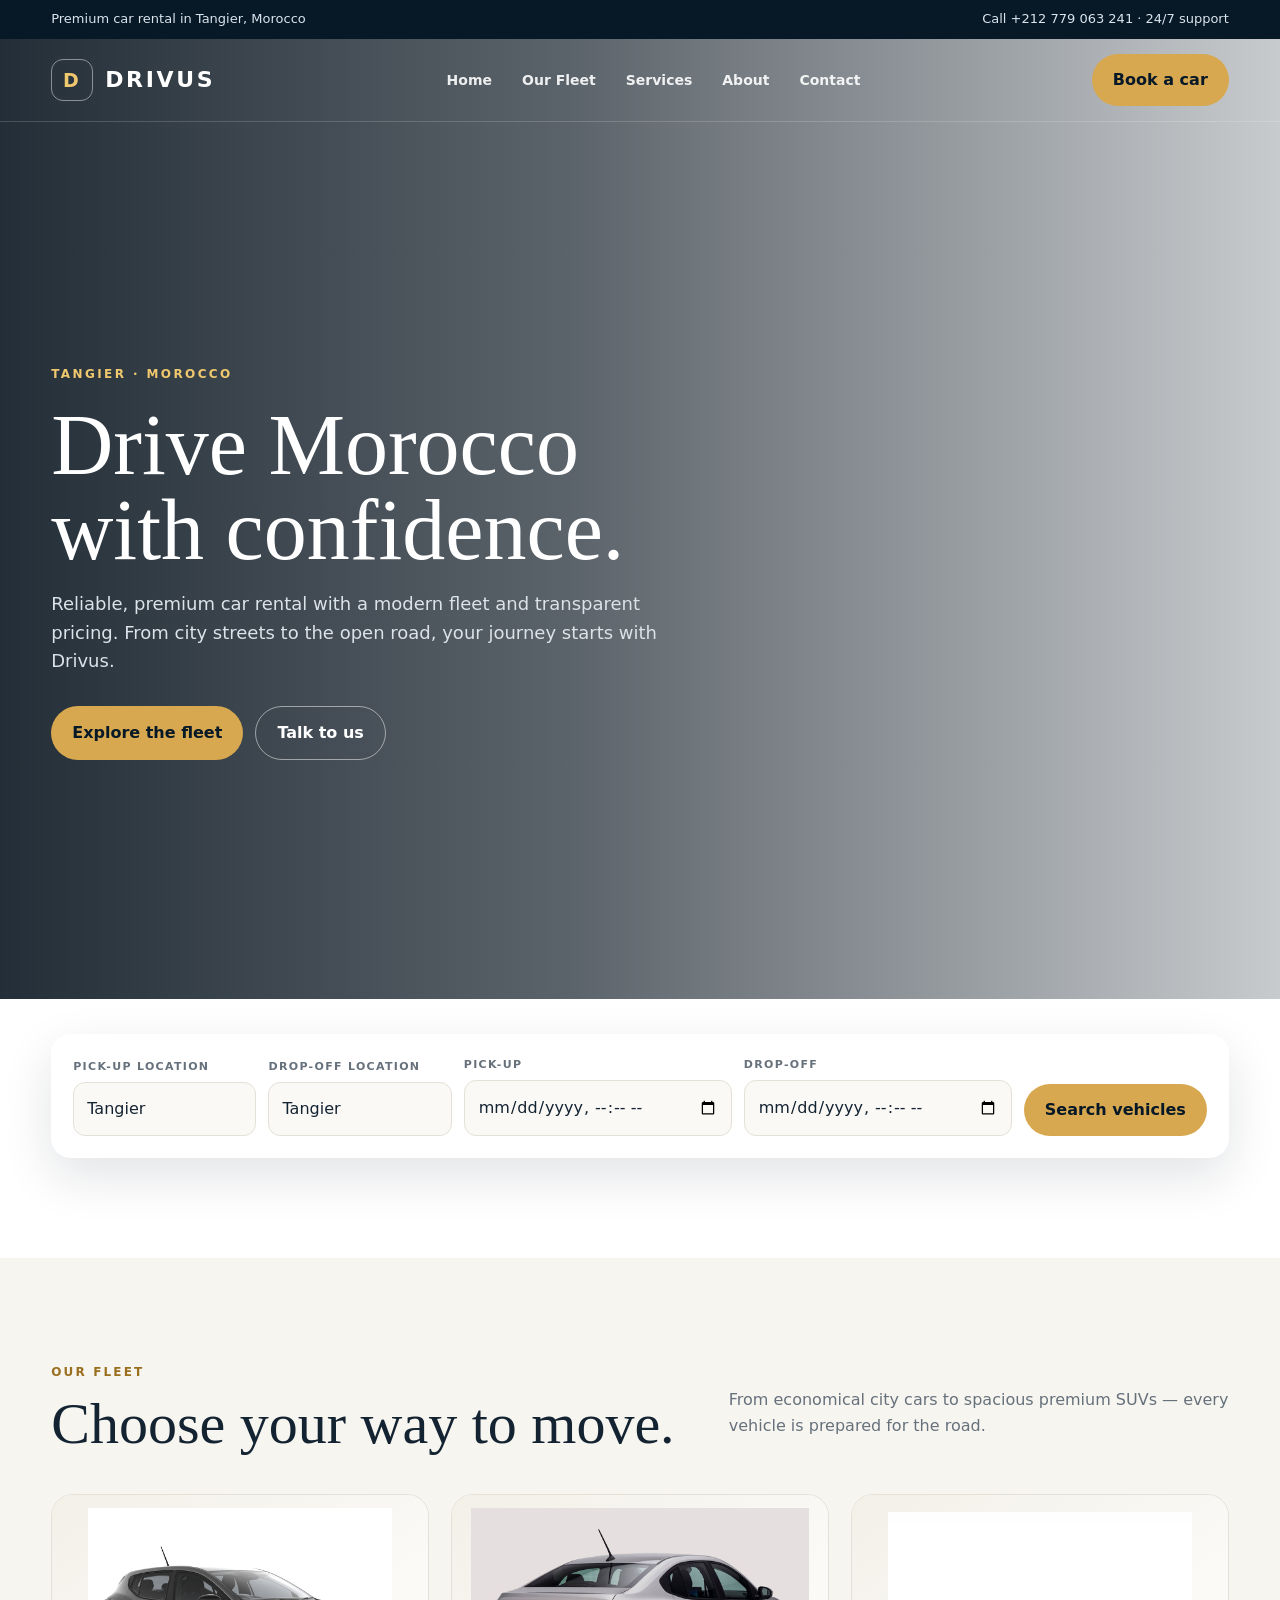
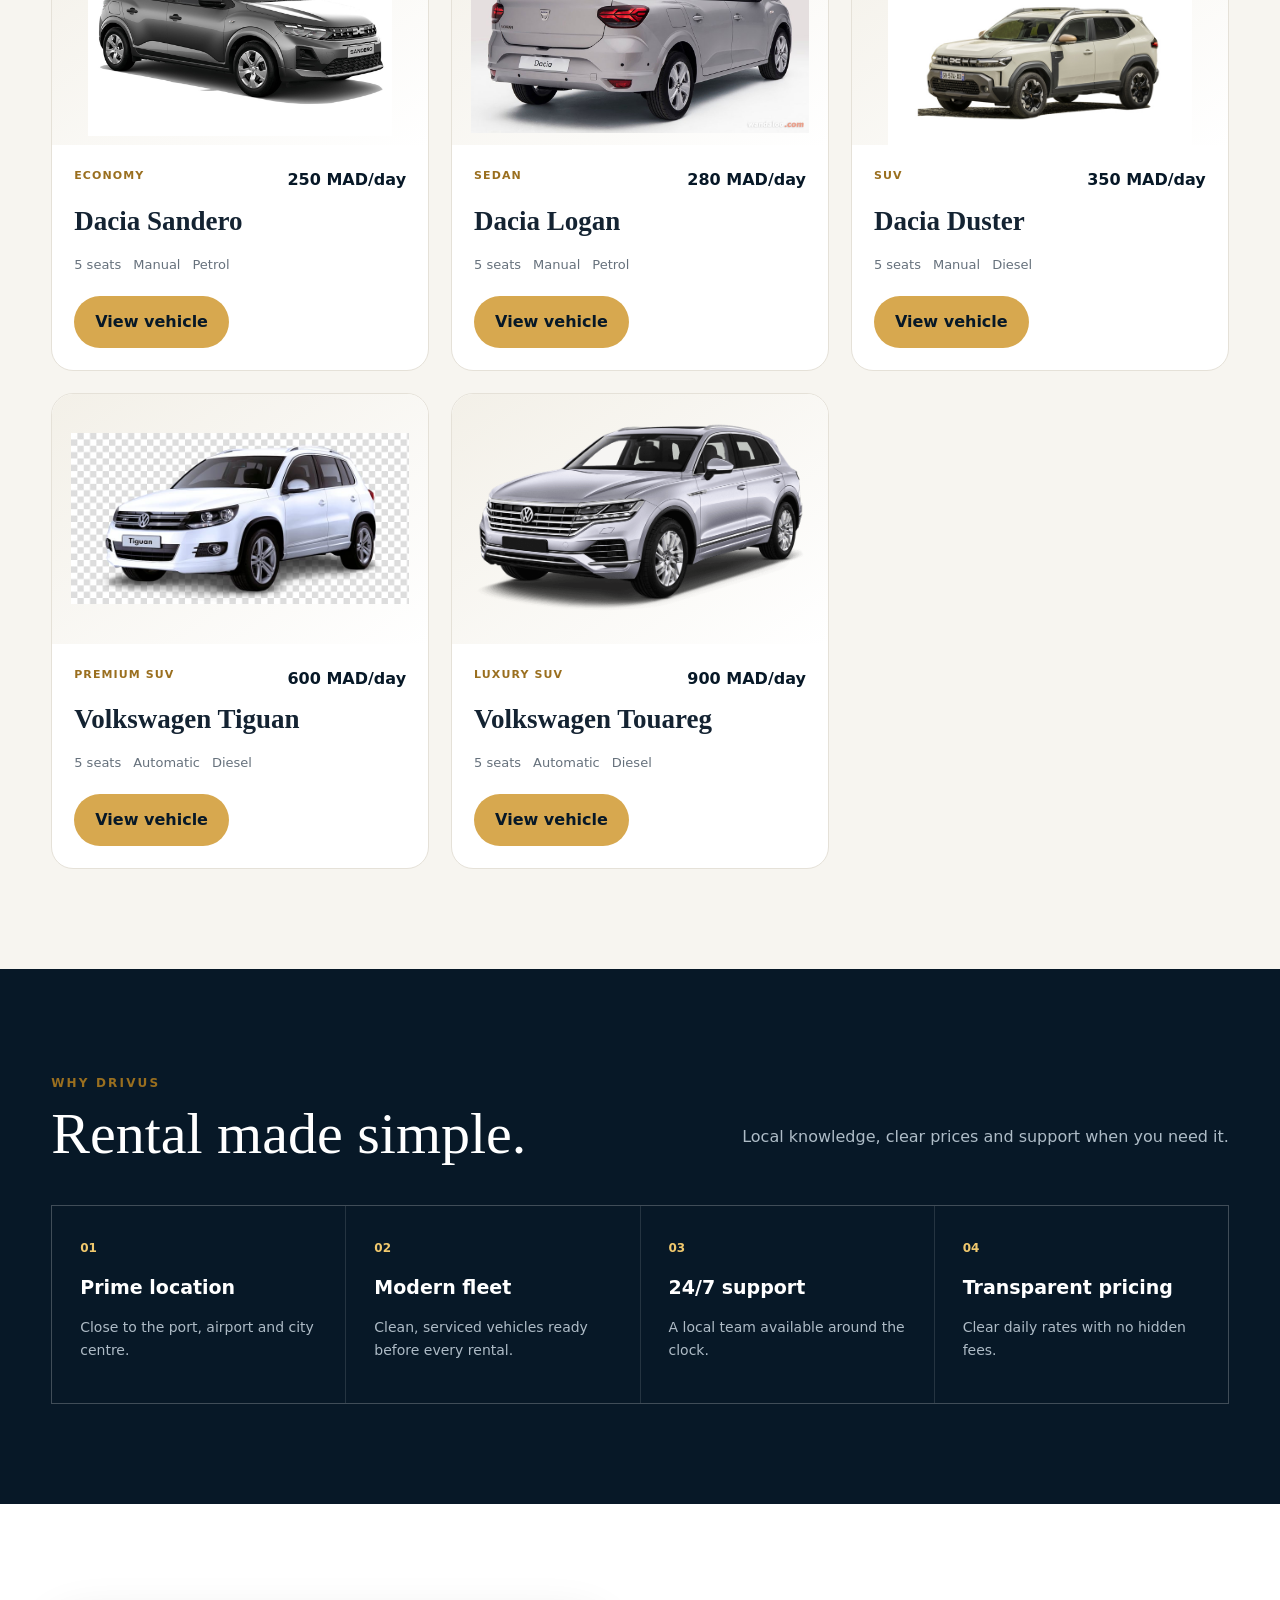
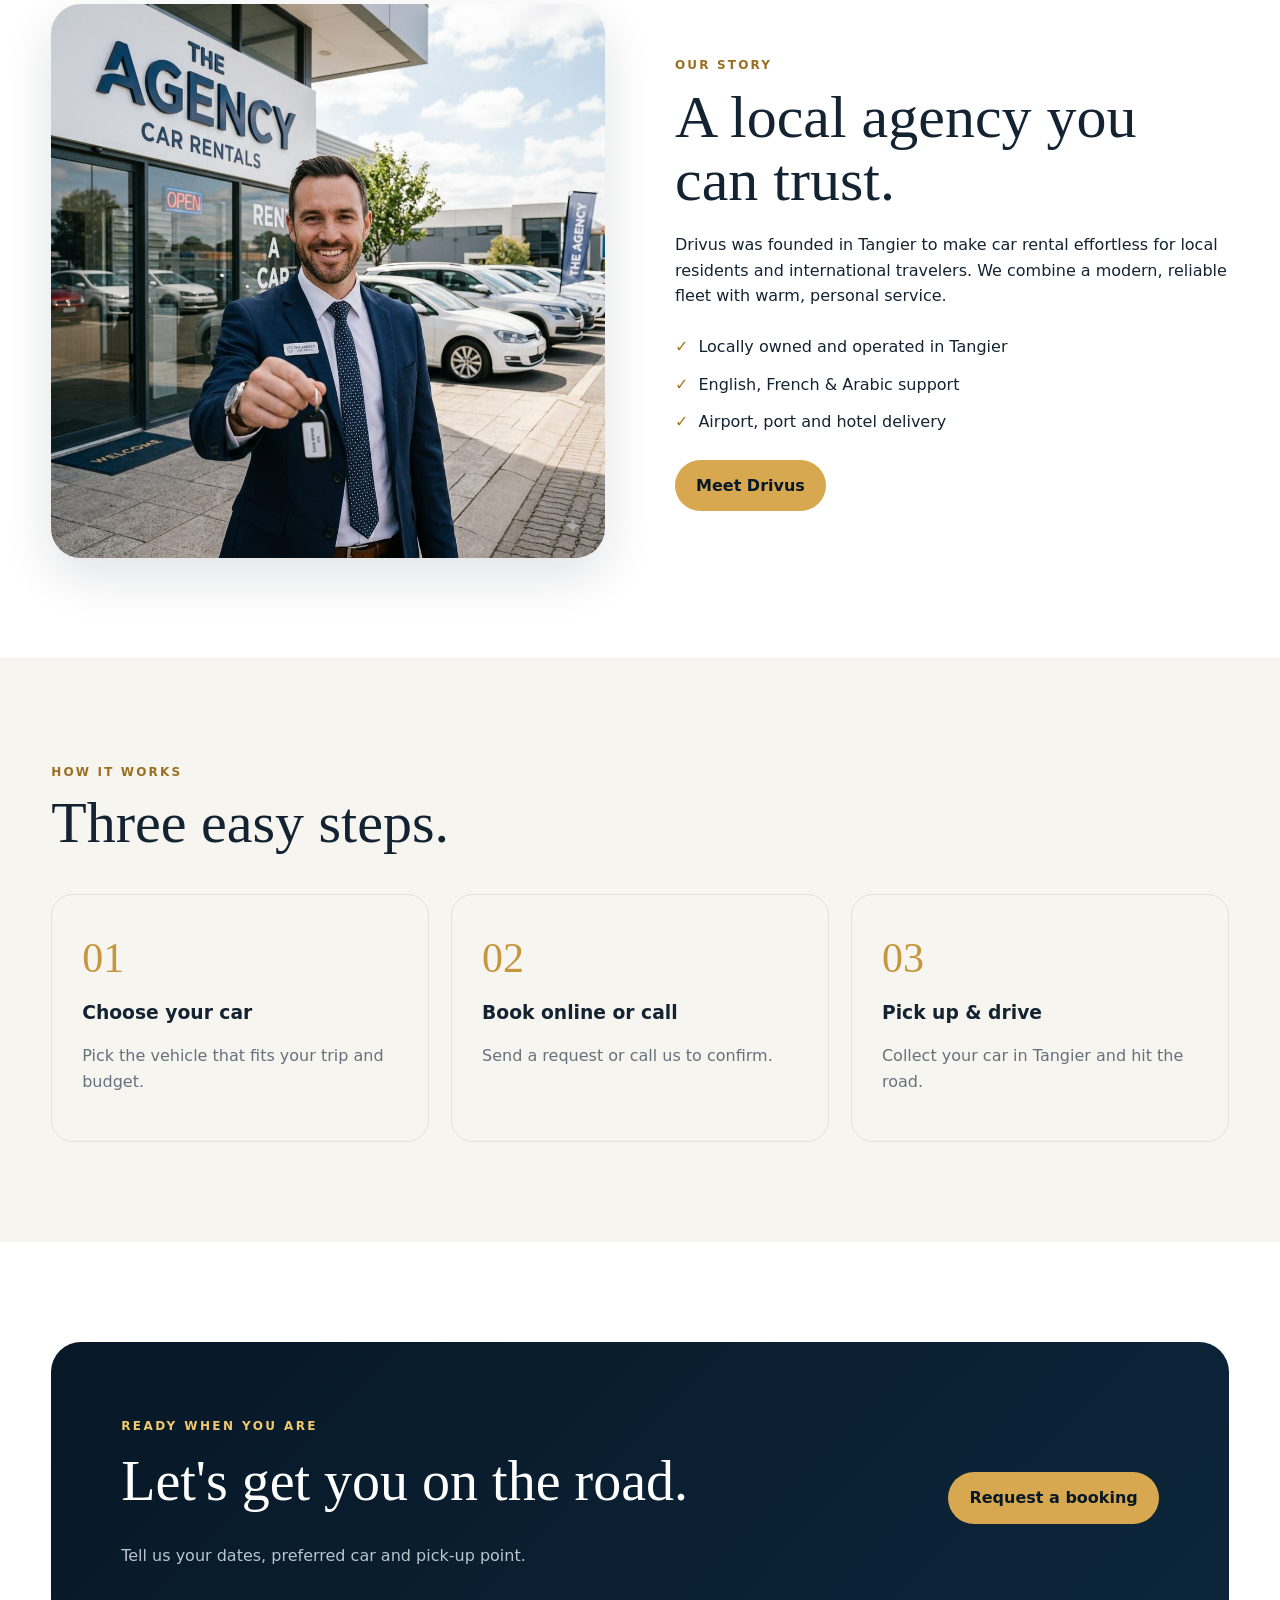
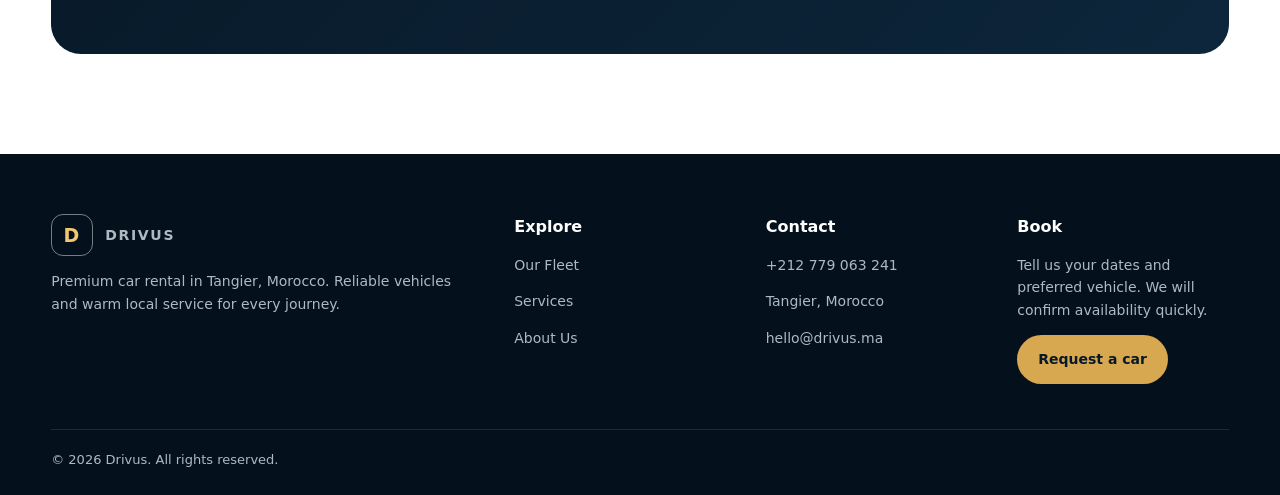
==== index.html @ 334d864d "first commit" ====
<!doctype html><html lang="en"><head><meta charset="utf-8"><meta name="viewport" content="width=device-width,initial-scale=1"><meta name="description" content="Drivus premium car rental in Tangier, Morocco. Modern fleet, transparent pricing and local support."><title>Tangier Car Rental | Drivus</title><link rel="stylesheet" href="assets/style.css"></head><body><div class="topbar"><div class="container"><span>Premium car rental in Tangier, Morocco</span><span>Call +212 779 063 241 · 24/7 support</span></div></div><nav class="nav"><div class="container"><a class="brand" href="index.html"><span class="brand-mark">D</span>DRIVUS</a><div class="links"><a href="index.html">Home</a><a href="inventory.html">Our Fleet</a><a href="services.html">Services</a><a href="about.html">About</a><a href="contact.html">Contact</a></div><a class="nav-cta" href="contact.html">Book a car</a><button class="menu" aria-label="Menu">☰</button><div class="mobile"><a href="index.html">Home</a><a href="inventory.html">Our Fleet</a><a href="services.html">Services</a><a href="about.html">About</a><a href="contact.html">Contact</a></div></div></nav><main><section class="hero"><div class="container"><div class="hero-copy"><span class="eyebrow">Tangier · Morocco</span><h1>Drive Morocco with confidence.</h1><p>Reliable, premium car rental with a modern fleet and transparent pricing. From city streets to the open road, your journey starts with Drivus.</p><div class="actions"><a class="btn btn-gold" href="inventory.html">Explore the fleet</a><a class="btn btn-outline" href="contact.html">Talk to us</a></div></div></div></section><section class="booking"><div class="container"><form id="bookingForm" class="booking-card"><div class="field"><label>Pick-up location</label><input name="from" value="Tangier" required></div><div class="field"><label>Drop-off location</label><input name="to" value="Tangier" required></div><div class="field"><label>Pick-up</label><input name="pickup" type="datetime-local" required></div><div class="field"><label>Drop-off</label><input name="dropoff" type="datetime-local" required></div><button class="btn btn-gold" type="submit">Search vehicles</button></form></div></section><section class="fleet"><div class="container"><div class="section-head"><div><span class="kicker">Our fleet</span><h2>Choose your way to move.</h2></div><p>From economical city cars to spacious premium SUVs — every vehicle is prepared for the road.</p></div><div class="cars"><article class="car"><a href="vehicle.html?id=sandero"><div class="car-img"><img src="assets/car-sandero.png" alt="Dacia Sandero"></div></a><div class="car-body"><div class="car-top"><span class="tag">Economy</span><span class="price">250 MAD/day</span></div><h3>Dacia Sandero</h3><div class="specs"><span>5 seats</span><span>Manual</span><span>Petrol</span></div><a class="btn btn-gold" href="vehicle.html?id=sandero">View vehicle</a></div></article><article class="car"><a href="vehicle.html?id=logan"><div class="car-img"><img src="assets/car-logan.png" alt="Dacia Logan"></div></a><div class="car-body"><div class="car-top"><span class="tag">Sedan</span><span class="price">280 MAD/day</span></div><h3>Dacia Logan</h3><div class="specs"><span>5 seats</span><span>Manual</span><span>Petrol</span></div><a class="btn btn-gold" href="vehicle.html?id=logan">View vehicle</a></div></article><article class="car"><a href="vehicle.html?id=duster"><div class="car-img"><img src="assets/car-duster.png" alt="Dacia Duster"></div></a><div class="car-body"><div class="car-top"><span class="tag">SUV</span><span class="price">350 MAD/day</span></div><h3>Dacia Duster</h3><div class="specs"><span>5 seats</span><span>Manual</span><span>Diesel</span></div><a class="btn btn-gold" href="vehicle.html?id=duster">View vehicle</a></div></article><article class="car"><a href="vehicle.html?id=tiguan"><div class="car-img"><img src="assets/car-tiguan.png" alt="Volkswagen Tiguan"></div></a><div class="car-body"><div class="car-top"><span class="tag">Premium SUV</span><span class="price">600 MAD/day</span></div><h3>Volkswagen Tiguan</h3><div class="specs"><span>5 seats</span><span>Automatic</span><span>Diesel</span></div><a class="btn btn-gold" href="vehicle.html?id=tiguan">View vehicle</a></div></article><article class="car"><a href="vehicle.html?id=touareg"><div class="car-img"><img src="assets/car-touareg.png" alt="Volkswagen Touareg"></div></a><div class="car-body"><div class="car-top"><span class="tag">Luxury SUV</span><span class="price">900 MAD/day</span></div><h3>Volkswagen Touareg</h3><div class="specs"><span>5 seats</span><span>Automatic</span><span>Diesel</span></div><a class="btn btn-gold" href="vehicle.html?id=touareg">View vehicle</a></div></article></div></div></section><section class="why"><div class="container"><div class="section-head"><div><span class="kicker">Why Drivus</span><h2>Rental made simple.</h2></div><p>Local knowledge, clear prices and support when you need it.</p></div><div class="features"><div class="feature"><span class="num">01</span><h3>Prime location</h3><p>Close to the port, airport and city centre.</p></div><div class="feature"><span class="num">02</span><h3>Modern fleet</h3><p>Clean, serviced vehicles ready before every rental.</p></div><div class="feature"><span class="num">03</span><h3>24/7 support</h3><p>A local team available around the clock.</p></div><div class="feature"><span class="num">04</span><h3>Transparent pricing</h3><p>Clear daily rates with no hidden fees.</p></div></div></div></section><section><div class="container"><div class="story"><img src="assets/about-drivus.png" alt="Drivus car rental in Tangier"><div><span class="kicker">Our story</span><h2>A local agency you can trust.</h2><p>Drivus was founded in Tangier to make car rental effortless for local residents and international travelers. We combine a modern, reliable fleet with warm, personal service.</p><ul class="checklist"><li>Locally owned and operated in Tangier</li><li>English, French & Arabic support</li><li>Airport, port and hotel delivery</li></ul><a class="btn btn-gold" href="about.html">Meet Drivus</a></div></div></div></section><section class="fleet"><div class="container"><div class="section-head"><div><span class="kicker">How it works</span><h2>Three easy steps.</h2></div></div><div class="steps"><div class="step"><span class="num">01</span><h3>Choose your car</h3><p>Pick the vehicle that fits your trip and budget.</p></div><div class="step"><span class="num">02</span><h3>Book online or call</h3><p>Send a request or call us to confirm.</p></div><div class="step"><span class="num">03</span><h3>Pick up & drive</h3><p>Collect your car in Tangier and hit the road.</p></div></div></div></section><section><div class="container"><div class="cta"><div><span class="eyebrow">Ready when you are</span><h2>Let's get you on the road.</h2><p>Tell us your dates, preferred car and pick-up point.</p></div><a class="btn btn-gold" href="contact.html">Request a booking</a></div></div></section></main><footer class="footer"><div class="container footer-grid"><div><a class="brand" href="index.html"><span class="brand-mark">D</span>DRIVUS</a><p>Premium car rental in Tangier, Morocco. Reliable vehicles and warm local service for every journey.</p></div><div><h4>Explore</h4><p><a href="inventory.html">Our Fleet</a></p><p><a href="services.html">Services</a></p><p><a href="about.html">About Us</a></p></div><div><h4>Contact</h4><p><a href="tel:+212779063241">+212 779 063 241</a></p><p>Tangier, Morocco</p><p><a href="mailto:hello@drivus.ma">hello@drivus.ma</a></p></div><div><h4>Book</h4><p>Tell us your dates and preferred vehicle. We will confirm availability quickly.</p><a class="btn btn-gold" href="contact.html">Request a car</a></div></div><div class="container copyright">© <span data-year></span> Drivus. All rights reserved.</div></footer><script src="js/app.js"></script></body></html>
---- assets/style.css ----
:root{--navy:#071827;--navy2:#0d263b;--gold:#d7a84f;--gold2:#f0c86d;--cream:#f7f5f0;--ink:#142332;--muted:#66717c;--line:#e5e1d8;--white:#fff;--radius:22px;--shadow:0 18px 50px rgba(7,24,39,.12)}
*{box-sizing:border-box}html{scroll-behavior:smooth}body{margin:0;font-family:Inter,ui-sans-serif,system-ui,-apple-system,Segoe UI,sans-serif;color:var(--ink);background:var(--white);line-height:1.6}img{max-width:100%;display:block}a{text-decoration:none;color:inherit}button,input,textarea,select{font:inherit}button{cursor:pointer}.container{width:min(1180px,92%);margin:auto}.topbar{background:var(--navy);color:#dbe4eb;font-size:13px}.topbar .container{display:flex;justify-content:space-between;gap:20px;padding:9px 0}.nav{position:absolute;z-index:20;left:0;right:0;color:#fff;border-bottom:1px solid rgba(255,255,255,.16)}.nav .container{height:82px;display:flex;align-items:center;justify-content:space-between}.brand{display:flex;align-items:center;gap:12px;font-weight:900;letter-spacing:.12em;font-size:22px}.brand-mark{width:42px;height:42px;border:1px solid rgba(255,255,255,.45);border-radius:12px;display:grid;place-items:center;color:var(--gold2);font-size:19px}.links{display:flex;align-items:center;gap:30px;font-size:14px;font-weight:700}.links a{opacity:.9}.links a:hover{color:var(--gold2)}.nav-cta,.btn{display:inline-flex;align-items:center;justify-content:center;gap:9px;border:0;border-radius:999px;padding:13px 21px;font-weight:800}.nav-cta,.btn-gold{background:var(--gold);color:var(--navy)}.btn-gold:hover{background:var(--gold2)}.btn-light{background:#fff;color:var(--navy)}.btn-outline{border:1px solid rgba(255,255,255,.5);color:#fff;background:transparent}.menu{display:none;background:none;border:0;color:#fff;font-size:28px}.mobile{display:none}.hero{min-height:760px;position:relative;background:linear-gradient(90deg,rgba(5,17,28,.88) 0%,rgba(5,17,28,.65) 45%,rgba(5,17,28,.22) 100%),url("assets/hero-tangier.png") center/cover}.hero .container{min-height:760px;display:flex;align-items:center;padding-top:82px}.hero-copy{max-width:700px;color:#fff}.eyebrow{color:var(--gold2);font-size:12px;font-weight:900;letter-spacing:.2em;text-transform:uppercase}.hero h1{font-family:Georgia,serif;font-weight:500;font-size:clamp(48px,7vw,86px);line-height:.98;margin:18px 0}.hero p{font-size:18px;color:#dbe2e8;max-width:620px}.actions{display:flex;gap:12px;flex-wrap:wrap;margin-top:30px}.booking{margin-top:-65px;position:relative;z-index:5}.booking-card{background:#fff;border-radius:20px;padding:22px;box-shadow:var(--shadow);display:grid;grid-template-columns:1fr 1fr 1fr 1fr auto;gap:12px;align-items:end}.field label{display:block;font-size:11px;text-transform:uppercase;letter-spacing:.12em;font-weight:900;color:var(--muted);margin-bottom:7px}.field input,.field select,.field textarea{width:100%;border:1px solid var(--line);border-radius:12px;background:#faf9f6;padding:13px;color:var(--ink);outline:none}.field input:focus,.field select:focus,.field textarea:focus{border-color:var(--gold)}section{padding:100px 0}.section-head{display:flex;justify-content:space-between;gap:30px;align-items:end;margin-bottom:40px}.kicker{font-size:12px;color:#9a6f1f;text-transform:uppercase;letter-spacing:.18em;font-weight:900}.section-head h2{font-family:Georgia,serif;font-size:clamp(36px,5vw,58px);line-height:1.05;margin:10px 0 0;font-weight:500}.section-head p{color:var(--muted);max-width:500px}.fleet{background:var(--cream)}.cars{display:grid;grid-template-columns:repeat(3,1fr);gap:22px}.car{background:#fff;border:1px solid var(--line);border-radius:var(--radius);overflow:hidden;transition:.25s}.car:hover{transform:translateY(-6px);box-shadow:var(--shadow)}.car-img{height:250px;background:linear-gradient(145deg,#f3f0e8,#fff);display:grid;place-items:center}.car-img img{width:90%;height:90%;object-fit:contain}.car-body{padding:22px}.car-top{display:flex;justify-content:space-between;gap:10px}.tag{font-size:11px;text-transform:uppercase;letter-spacing:.1em;color:#9a6f1f;font-weight:900}.price{font-weight:900;color:var(--navy)}.car h3{font-family:Georgia,serif;font-size:27px;margin:7px 0}.specs{display:flex;gap:12px;flex-wrap:wrap;color:var(--muted);font-size:13px;margin:12px 0 20px}.why{background:var(--navy);color:#fff}.why .section-head p{color:#aebcc7}.features{display:grid;grid-template-columns:repeat(4,1fr);gap:1px;background:rgba(255,255,255,.12);border:1px solid rgba(255,255,255,.12)}.feature{padding:28px;background:var(--navy)}.feature .num{color:var(--gold2);font-size:12px;font-weight:900}.feature h3{margin:12px 0 7px;font-size:19px}.feature p{color:#aebbc6;font-size:14px}.story{display:grid;grid-template-columns:1fr 1fr;gap:70px;align-items:center}.story img{border-radius:30px;box-shadow:var(--shadow);aspect-ratio:1;object-fit:cover}.story h2{font-family:Georgia,serif;font-size:clamp(38px,5vw,60px);font-weight:500;line-height:1.05;margin:10px 0 20px}.checklist{padding:0;margin:25px 0;list-style:none}.checklist li{margin:12px 0;display:flex;gap:10px}.checklist li:before{content:"✓";color:#a47722;font-weight:900}.steps{display:grid;grid-template-columns:repeat(3,1fr);gap:22px}.step{padding:30px;border:1px solid var(--line);border-radius:22px}.step .num{font-size:42px;font-family:Georgia,serif;color:#c5963d}.step h3{margin:5px 0}.step p{color:var(--muted)}.cta{background:linear-gradient(135deg,var(--navy),var(--navy2));color:#fff;border-radius:30px;padding:70px;display:flex;align-items:center;justify-content:space-between;gap:30px}.cta h2{font-family:Georgia,serif;font-weight:500;font-size:clamp(35px,5vw,56px);margin:0}.cta p{color:#b9c5ce;max-width:600px}.footer{background:#04111d;color:#aeb9c2;padding:60px 0 25px}.footer-grid{display:grid;grid-template-columns:2fr 1fr 1fr 1fr;gap:40px}.footer h4{color:#fff;margin:0 0 14px}.footer p,.footer a{font-size:14px}.footer a:hover{color:var(--gold2)}.copyright{border-top:1px solid rgba(255,255,255,.1);margin-top:45px;padding-top:20px;font-size:13px}.page-hero{background:var(--navy);color:#fff;padding:170px 0 80px}.page-hero h1{font-family:Georgia,serif;font-size:clamp(48px,7vw,78px);font-weight:500;line-height:1;margin:12px 0}.filters{display:flex;gap:12px;flex-wrap:wrap;margin-bottom:30px}.filters input,.filters select{border:1px solid var(--line);border-radius:999px;padding:12px 16px;background:#fff}.contact-grid{display:grid;grid-template-columns:.9fr 1.1fr;gap:50px}.contact-card{padding:30px;border-radius:24px;background:var(--cream);margin-top:20px}.contact-card a{font-size:25px;font-weight:900}.form{display:grid;gap:16px}.form textarea{min-height:150px;resize:vertical}.form button{justify-self:start}.detail{display:grid;grid-template-columns:1.1fr .9fr;gap:55px;align-items:start}.detail-image{background:var(--cream);border-radius:30px;padding:25px;position:sticky;top:25px}.detail-image img{width:100%;height:520px;object-fit:contain}.detail h1{font-family:Georgia,serif;font-size:clamp(45px,6vw,72px);line-height:1;margin:8px 0 15px;font-weight:500}.detail-price{font-size:25px;font-weight:900;color:#9a6f1f}.detail-specs{display:grid;grid-template-columns:1fr 1fr;gap:12px;margin:30px 0}.spec-box{padding:16px;border:1px solid var(--line);border-radius:15px}.spec-box small{display:block;color:var(--muted);font-size:11px;text-transform:uppercase;letter-spacing:.1em}.notice{padding:15px;border-radius:12px;background:#fff7e4;color:#77520e;display:none;margin-top:15px}.empty{padding:50px;text-align:center;border:1px dashed var(--line);border-radius:20px;color:var(--muted);grid-column:1/-1}@media(max-width:900px){.links,.nav-cta{display:none}.menu{display:block}.mobile{position:absolute;top:82px;left:4%;right:4%;background:var(--navy);padding:18px;border-radius:16px;box-shadow:var(--shadow)}.mobile.open{display:grid;gap:15px}.mobile a{color:#fff;padding:8px}.booking-card{grid-template-columns:1fr 1fr}.booking-card .btn{grid-column:1/-1}.cars{grid-template-columns:1fr 1fr}.features{grid-template-columns:1fr 1fr}.story,.detail,.contact-grid{grid-template-columns:1fr}.detail-image{position:static}.steps{grid-template-columns:1fr}.footer-grid{grid-template-columns:1fr 1fr}.cta{padding:45px 30px;display:block}.cta .btn{margin-top:20px}}@media(max-width:600px){.topbar .container{justify-content:center}.topbar span:last-child{display:none}.hero,.hero .container{min-height:680px}.hero h1{font-size:50px}.hero p{font-size:16px}.booking{margin-top:-35px}.booking-card{grid-template-columns:1fr;padding:18px}.cars{grid-template-columns:1fr}.features{grid-template-columns:1fr}.footer-grid{grid-template-columns:1fr}.section-head{display:block}.section-head p{margin-top:15px}.story img{order:-1}.detail-image img{height:350px}.detail-specs{grid-template-columns:1fr 1fr}section{padding:75px 0}}
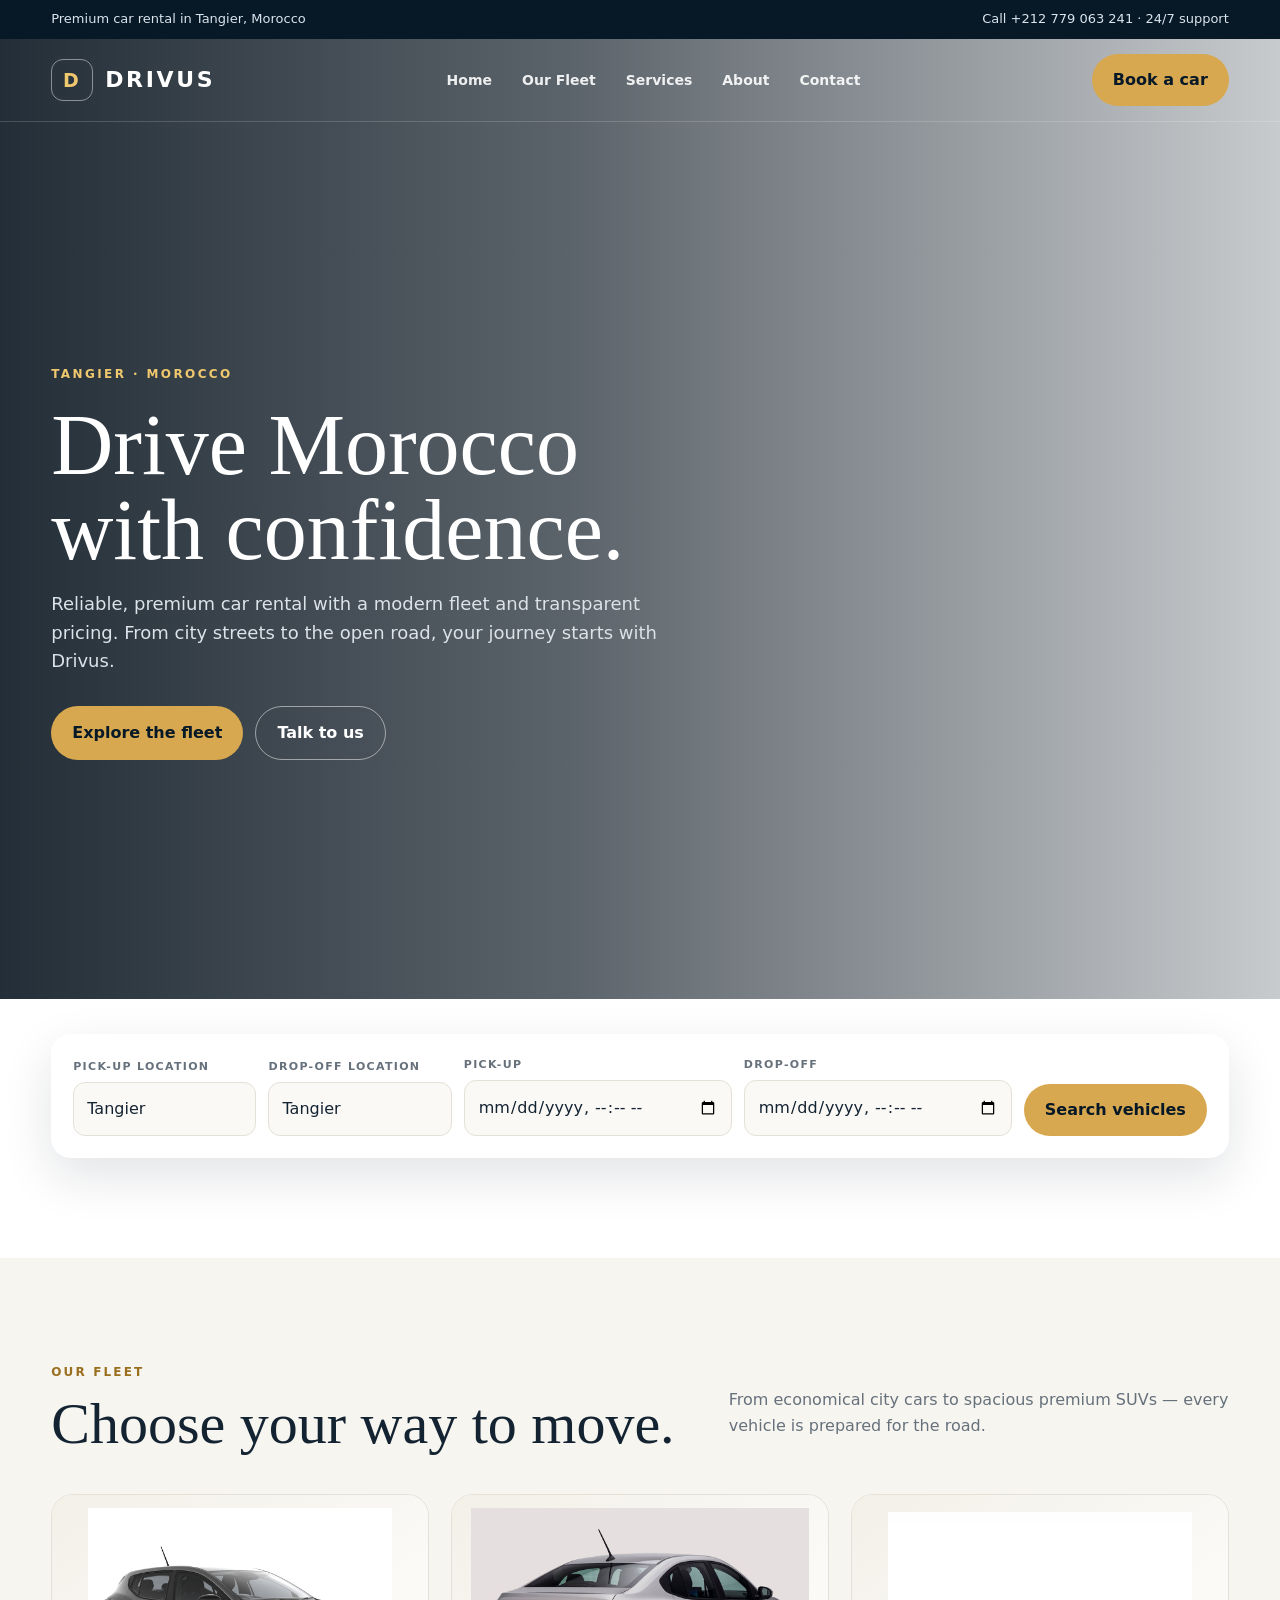
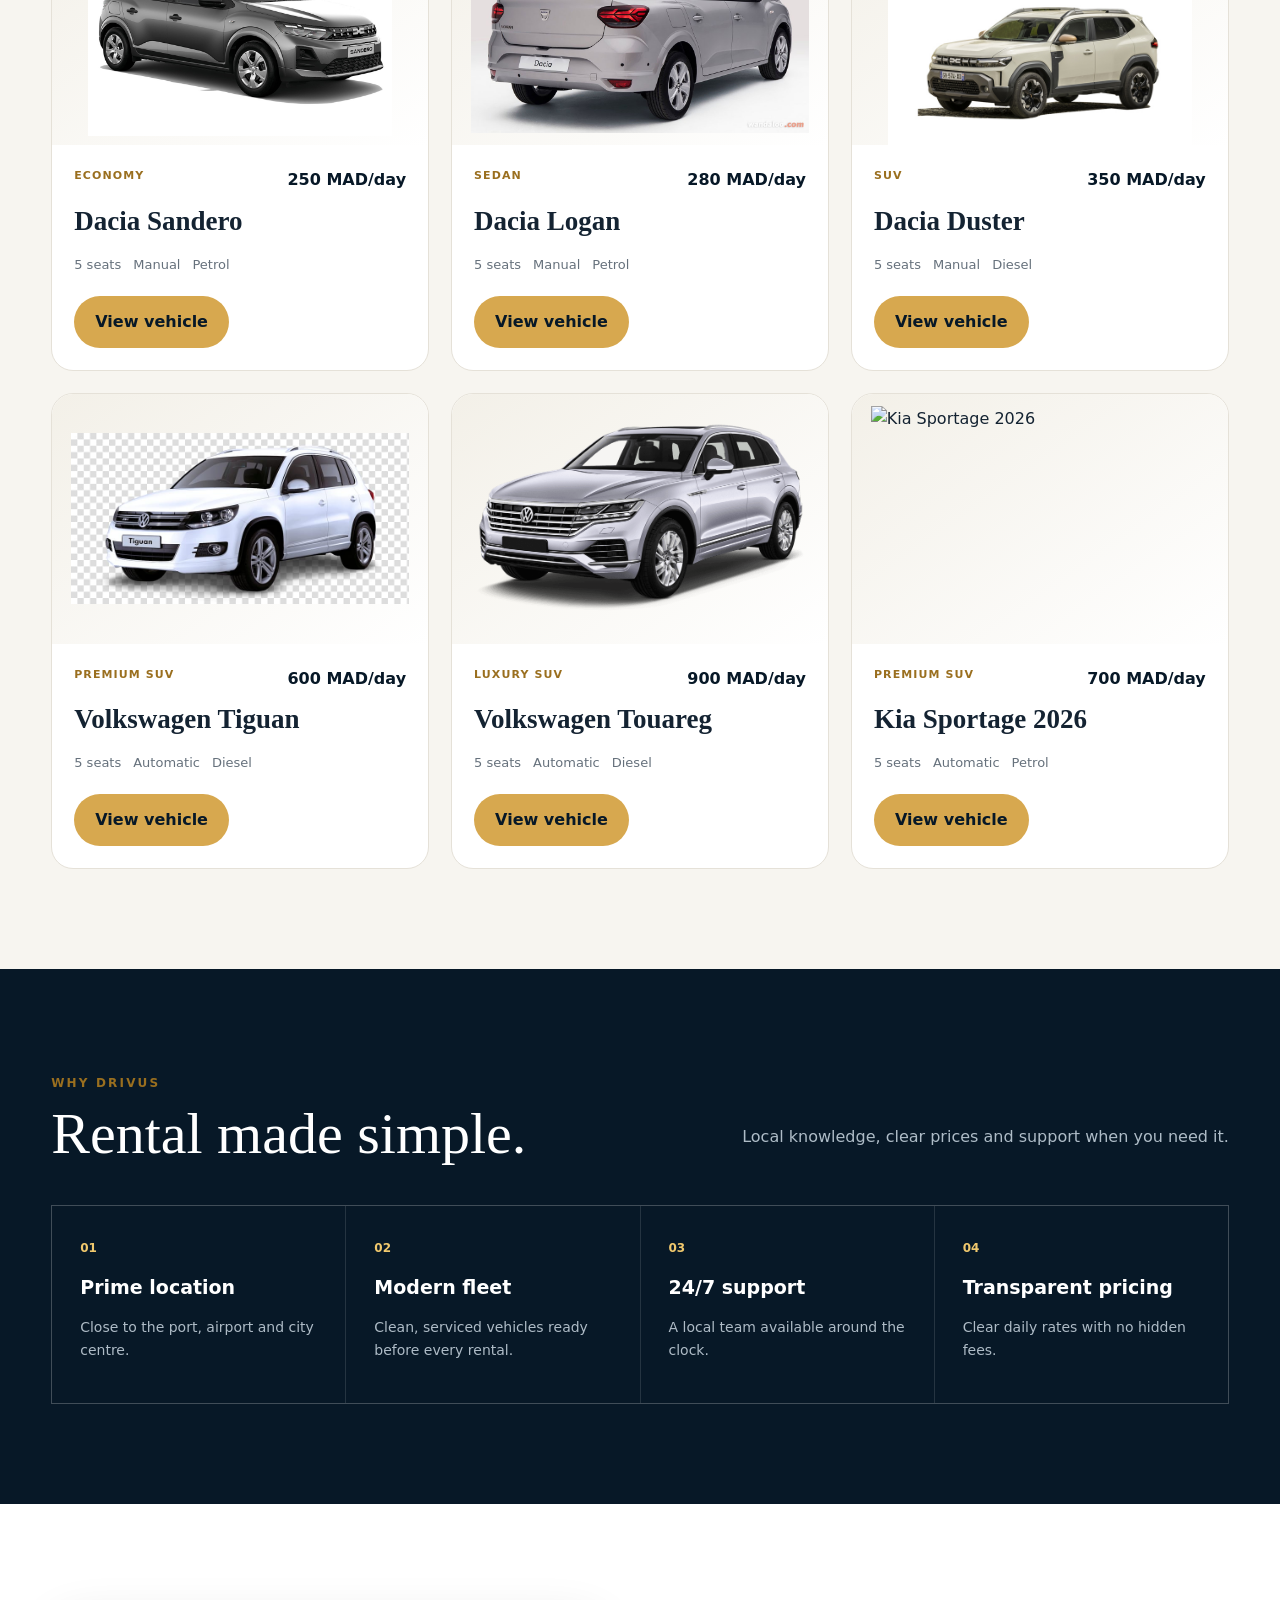
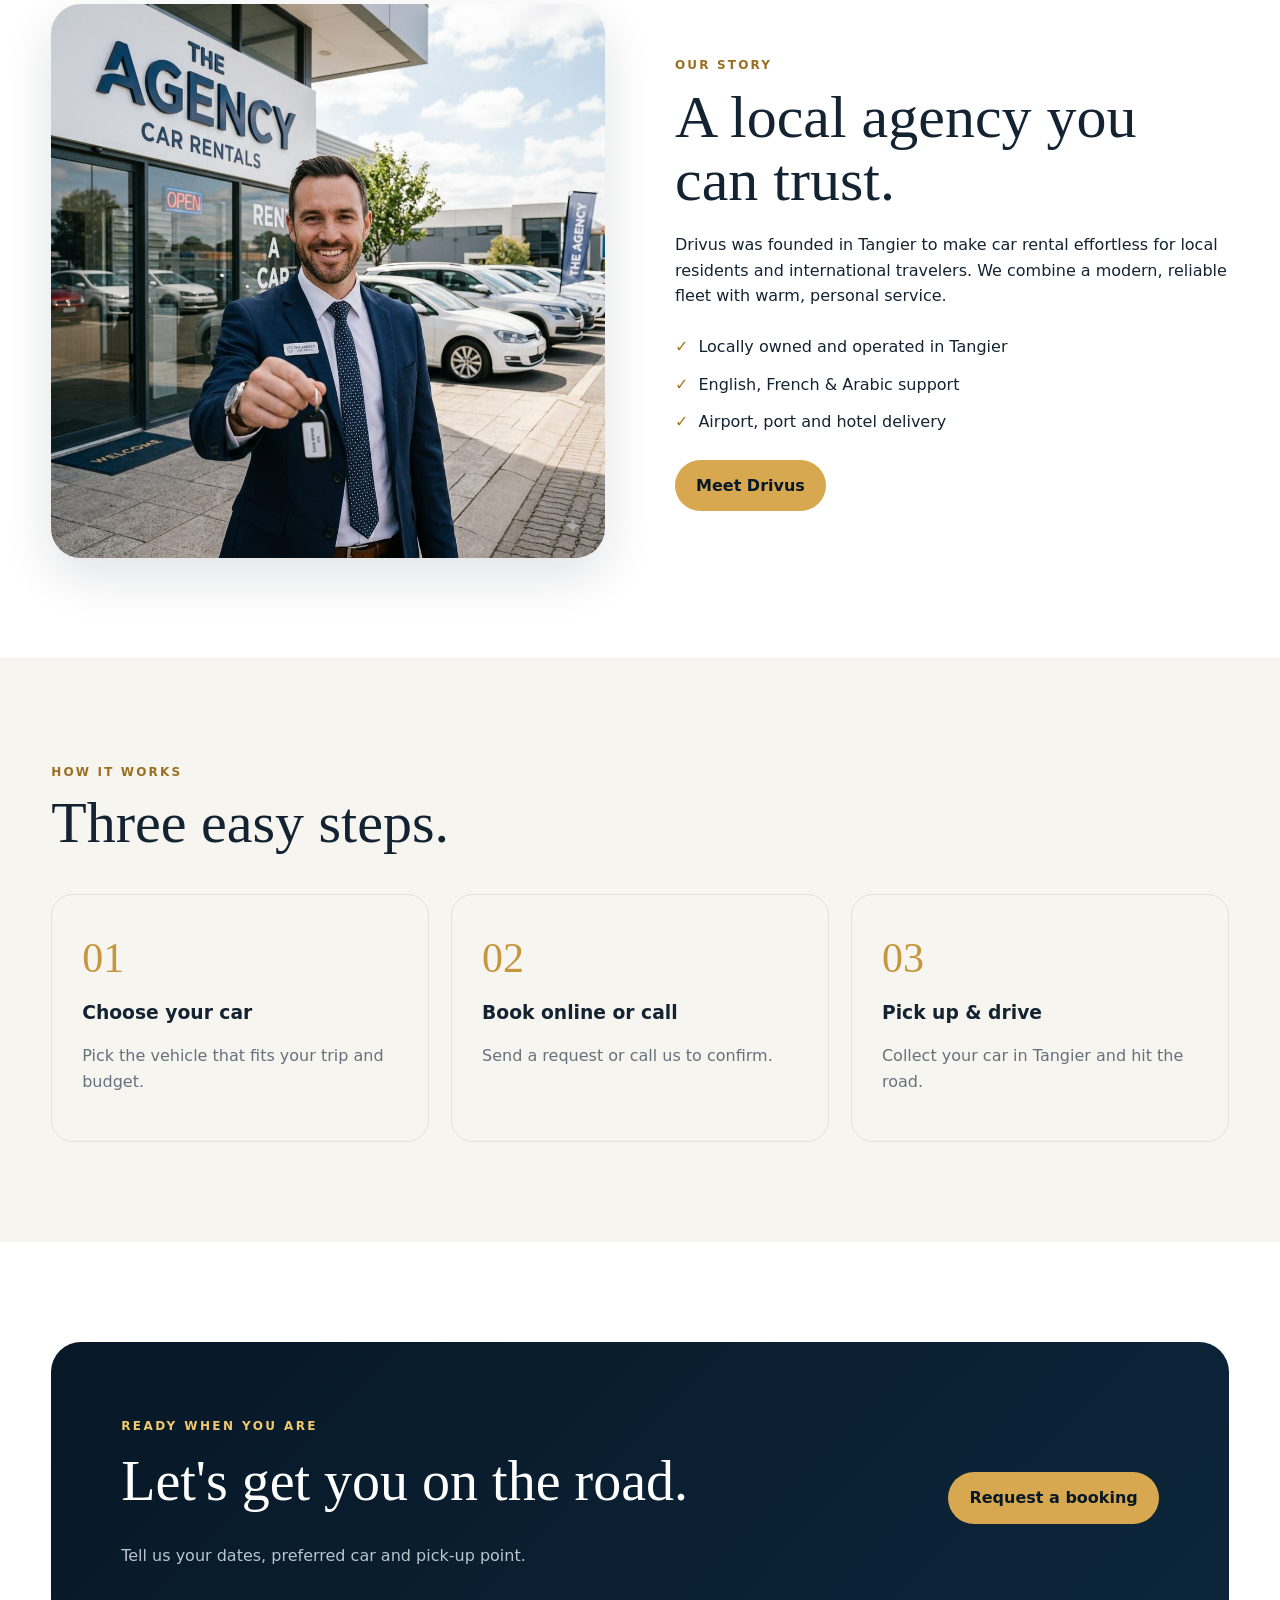
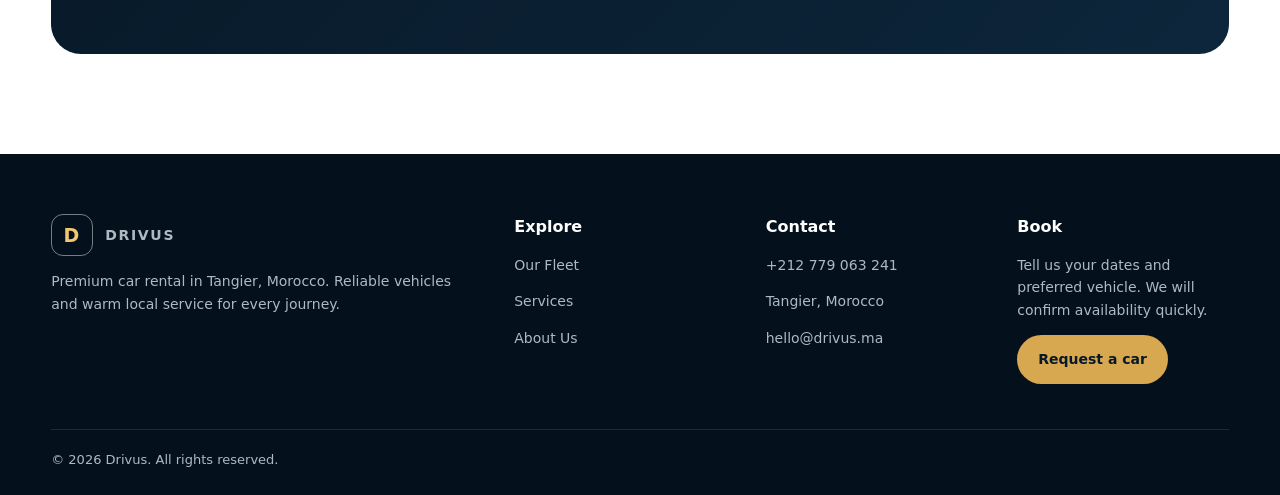
==== commit 81297d4a: "Update site content" ====
--- a/index.html
+++ b/index.html
@@ -1 +1,69 @@
-<!doctype html><html lang="en"><head><meta charset="utf-8"><meta name="viewport" content="width=device-width,initial-scale=1"><meta name="description" content="Drivus premium car rental in Tangier, Morocco. Modern fleet, transparent pricing and local support."><title>Tangier Car Rental | Drivus</title><link rel="stylesheet" href="assets/style.css"></head><body><div class="topbar"><div class="container"><span>Premium car rental in Tangier, Morocco</span><span>Call +212 779 063 241 · 24/7 support</span></div></div><nav class="nav"><div class="container"><a class="brand" href="index.html"><span class="brand-mark">D</span>DRIVUS</a><div class="links"><a href="index.html">Home</a><a href="inventory.html">Our Fleet</a><a href="services.html">Services</a><a href="about.html">About</a><a href="contact.html">Contact</a></div><a class="nav-cta" href="contact.html">Book a car</a><button class="menu" aria-label="Menu">☰</button><div class="mobile"><a href="index.html">Home</a><a href="inventory.html">Our Fleet</a><a href="services.html">Services</a><a href="about.html">About</a><a href="contact.html">Contact</a></div></div></nav><main><section class="hero"><div class="container"><div class="hero-copy"><span class="eyebrow">Tangier · Morocco</span><h1>Drive Morocco with confidence.</h1><p>Reliable, premium car rental with a modern fleet and transparent pricing. From city streets to the open road, your journey starts with Drivus.</p><div class="actions"><a class="btn btn-gold" href="inventory.html">Explore the fleet</a><a class="btn btn-outline" href="contact.html">Talk to us</a></div></div></div></section><section class="booking"><div class="container"><form id="bookingForm" class="booking-card"><div class="field"><label>Pick-up location</label><input name="from" value="Tangier" required></div><div class="field"><label>Drop-off location</label><input name="to" value="Tangier" required></div><div class="field"><label>Pick-up</label><input name="pickup" type="datetime-local" required></div><div class="field"><label>Drop-off</label><input name="dropoff" type="datetime-local" required></div><button class="btn btn-gold" type="submit">Search vehicles</button></form></div></section><section class="fleet"><div class="container"><div class="section-head"><div><span class="kicker">Our fleet</span><h2>Choose your way to move.</h2></div><p>From economical city cars to spacious premium SUVs — every vehicle is prepared for the road.</p></div><div class="cars"><article class="car"><a href="vehicle.html?id=sandero"><div class="car-img"><img src="assets/car-sandero.png" alt="Dacia Sandero"></div></a><div class="car-body"><div class="car-top"><span class="tag">Economy</span><span class="price">250 MAD/day</span></div><h3>Dacia Sandero</h3><div class="specs"><span>5 seats</span><span>Manual</span><span>Petrol</span></div><a class="btn btn-gold" href="vehicle.html?id=sandero">View vehicle</a></div></article><article class="car"><a href="vehicle.html?id=logan"><div class="car-img"><img src="assets/car-logan.png" alt="Dacia Logan"></div></a><div class="car-body"><div class="car-top"><span class="tag">Sedan</span><span class="price">280 MAD/day</span></div><h3>Dacia Logan</h3><div class="specs"><span>5 seats</span><span>Manual</span><span>Petrol</span></div><a class="btn btn-gold" href="vehicle.html?id=logan">View vehicle</a></div></article><article class="car"><a href="vehicle.html?id=duster"><div class="car-img"><img src="assets/car-duster.png" alt="Dacia Duster"></div></a><div class="car-body"><div class="car-top"><span class="tag">SUV</span><span class="price">350 MAD/day</span></div><h3>Dacia Duster</h3><div class="specs"><span>5 seats</span><span>Manual</span><span>Diesel</span></div><a class="btn btn-gold" href="vehicle.html?id=duster">View vehicle</a></div></article><article class="car"><a href="vehicle.html?id=tiguan"><div class="car-img"><img src="assets/car-tiguan.png" alt="Volkswagen Tiguan"></div></a><div class="car-body"><div class="car-top"><span class="tag">Premium SUV</span><span class="price">600 MAD/day</span></div><h3>Volkswagen Tiguan</h3><div class="specs"><span>5 seats</span><span>Automatic</span><span>Diesel</span></div><a class="btn btn-gold" href="vehicle.html?id=tiguan">View vehicle</a></div></article><article class="car"><a href="vehicle.html?id=touareg"><div class="car-img"><img src="assets/car-touareg.png" alt="Volkswagen Touareg"></div></a><div class="car-body"><div class="car-top"><span class="tag">Luxury SUV</span><span class="price">900 MAD/day</span></div><h3>Volkswagen Touareg</h3><div class="specs"><span>5 seats</span><span>Automatic</span><span>Diesel</span></div><a class="btn btn-gold" href="vehicle.html?id=touareg">View vehicle</a></div></article></div></div></section><section class="why"><div class="container"><div class="section-head"><div><span class="kicker">Why Drivus</span><h2>Rental made simple.</h2></div><p>Local knowledge, clear prices and support when you need it.</p></div><div class="features"><div class="feature"><span class="num">01</span><h3>Prime location</h3><p>Close to the port, airport and city centre.</p></div><div class="feature"><span class="num">02</span><h3>Modern fleet</h3><p>Clean, serviced vehicles ready before every rental.</p></div><div class="feature"><span class="num">03</span><h3>24/7 support</h3><p>A local team available around the clock.</p></div><div class="feature"><span class="num">04</span><h3>Transparent pricing</h3><p>Clear daily rates with no hidden fees.</p></div></div></div></section><section><div class="container"><div class="story"><img src="assets/about-drivus.png" alt="Drivus car rental in Tangier"><div><span class="kicker">Our story</span><h2>A local agency you can trust.</h2><p>Drivus was founded in Tangier to make car rental effortless for local residents and international travelers. We combine a modern, reliable fleet with warm, personal service.</p><ul class="checklist"><li>Locally owned and operated in Tangier</li><li>English, French & Arabic support</li><li>Airport, port and hotel delivery</li></ul><a class="btn btn-gold" href="about.html">Meet Drivus</a></div></div></div></section><section class="fleet"><div class="container"><div class="section-head"><div><span class="kicker">How it works</span><h2>Three easy steps.</h2></div></div><div class="steps"><div class="step"><span class="num">01</span><h3>Choose your car</h3><p>Pick the vehicle that fits your trip and budget.</p></div><div class="step"><span class="num">02</span><h3>Book online or call</h3><p>Send a request or call us to confirm.</p></div><div class="step"><span class="num">03</span><h3>Pick up & drive</h3><p>Collect your car in Tangier and hit the road.</p></div></div></div></section><section><div class="container"><div class="cta"><div><span class="eyebrow">Ready when you are</span><h2>Let's get you on the road.</h2><p>Tell us your dates, preferred car and pick-up point.</p></div><a class="btn btn-gold" href="contact.html">Request a booking</a></div></div></section></main><footer class="footer"><div class="container footer-grid"><div><a class="brand" href="index.html"><span class="brand-mark">D</span>DRIVUS</a><p>Premium car rental in Tangier, Morocco. Reliable vehicles and warm local service for every journey.</p></div><div><h4>Explore</h4><p><a href="inventory.html">Our Fleet</a></p><p><a href="services.html">Services</a></p><p><a href="about.html">About Us</a></p></div><div><h4>Contact</h4><p><a href="tel:+212779063241">+212 779 063 241</a></p><p>Tangier, Morocco</p><p><a href="mailto:hello@drivus.ma">hello@drivus.ma</a></p></div><div><h4>Book</h4><p>Tell us your dates and preferred vehicle. We will confirm availability quickly.</p><a class="btn btn-gold" href="contact.html">Request a car</a></div></div><div class="container copyright">© <span data-year></span> Drivus. All rights reserved.</div></footer><script src="js/app.js"></script></body></html>+<!doctype html><html lang="en"><head><meta charset="utf-8"><meta name="viewport" content="width=device-width,initial-scale=1"><meta name="description" content="Drivus premium car rental in Tangier, Morocco. Modern fleet, transparent pricing and local support."><title>Tangier Car Rental | Drivus</title><link rel="stylesheet" href="assets/style.css"></head><body><div class="topbar"><div class="container"><span>Premium car rental in Tangier, Morocco</span><span>Call +212 779 063 241 · 24/7 support</span></div></div><nav class="nav"><div class="container"><a class="brand" href="index.html"><span class="brand-mark">D</span>DRIVUS</a><div class="links"><a href="index.html">Home</a><a href="inventory.html">Our Fleet</a><a href="services.html">Services</a><a href="about.html">About</a><a href="contact.html">Contact</a></div><a class="nav-cta" href="contact.html">Book a car</a><button class="menu" aria-label="Menu">☰</button><div class="mobile"><a href="index.html">Home</a><a href="inventory.html">Our Fleet</a><a href="services.html">Services</a><a href="about.html">About</a><a href="contact.html">Contact</a></div></div></nav><main><section class="hero"><div class="container"><div class="hero-copy"><span class="eyebrow">Tangier · Morocco</span><h1>Drive Morocco with confidence.</h1><p>Reliable, premium car rental with a modern fleet and transparent pricing. From city streets to the open road, your journey starts with Drivus.</p><div class="actions"><a class="btn btn-gold" href="inventory.html">Explore the fleet</a><a class="btn btn-outline" href="contact.html">Talk to us</a></div></div></div></section><section class="booking"><div class="container"><form id="bookingForm" class="booking-card"><div class="field"><label>Pick-up location</label><input name="from" value="Tangier" required></div><div class="field"><label>Drop-off location</label><input name="to" value="Tangier" required></div><div class="field"><label>Pick-up</label><input name="pickup" type="datetime-local" required></div><div class="field"><label>Drop-off</label><input name="dropoff" type="datetime-local" required></div><button class="btn btn-gold" type="submit">Search vehicles</button></form></div></section><section class="fleet"><div class="container"><div class="section-head"><div><span class="kicker">Our fleet</span><h2>Choose your way to move.</h2></div><p>From economical city cars to spacious premium SUVs — every vehicle is prepared for the road.</p></div><div class="cars"><article class="car"><a href="vehicle.html?id=sandero"><div class="car-img"><img src="assets/car-sandero.png" alt="Dacia Sandero"></div></a><div class="car-body"><div class="car-top"><span class="tag">Economy</span><span class="price">250 MAD/day</span></div><h3>Dacia Sandero</h3><div class="specs"><span>5 seats</span><span>Manual</span><span>Petrol</span></div><a class="btn btn-gold" href="vehicle.html?id=sandero">View vehicle</a></div></article><article class="car"><a href="vehicle.html?id=logan"><div class="car-img"><img src="assets/car-logan.png" alt="Dacia Logan"></div></a><div class="car-body"><div class="car-top"><span class="tag">Sedan</span><span class="price">280 MAD/day</span></div><h3>Dacia Logan</h3><div class="specs"><span>5 seats</span><span>Manual</span><span>Petrol</span></div><a class="btn btn-gold" href="vehicle.html?id=logan">View vehicle</a></div></article><article class="car"><a href="vehicle.html?id=duster"><div class="car-img"><img src="assets/car-duster.png" alt="Dacia Duster"></div></a><div class="car-body"><div class="car-top"><span class="tag">SUV</span><span class="price">350 MAD/day</span></div><h3>Dacia Duster</h3><div class="specs"><span>5 seats</span><span>Manual</span><span>Diesel</span></div><a class="btn btn-gold" href="vehicle.html?id=duster">View vehicle</a></div></article><article class="car"><a href="vehicle.html?id=tiguan"><div class="car-img"><img src="assets/car-tiguan.png" alt="Volkswagen Tiguan"></div></a><div class="car-body"><div class="car-top"><span class="tag">Premium SUV</span><span class="price">600 MAD/day</span></div><h3>Volkswagen Tiguan</h3><div class="specs"><span>5 seats</span><span>Automatic</span><span>Diesel</span></div><a class="btn btn-gold" href="vehicle.html?id=tiguan">View vehicle</a></div></article>
+
+<article class="car"><a href="vehicle.html?id=touareg"><div class="car-img"><img src="assets/car-touareg.png" alt="Volkswagen Touareg"></div></a><div class="car-body"><div class="car-top"><span class="tag">Luxury SUV</span><span class="price">900 MAD/day</span></div><h3>Volkswagen Touareg</h3><div class="specs"><span>5 seats</span><span>Automatic</span><span>Diesel</span></div><a class="btn btn-gold" href="vehicle.html?id=touareg">View vehicle</a></div></article>
+
+<article class="car">
+
+    <a href="vehicle.html?id=kia-sportage-2026">
+
+        <div class="car-img">
+
+            <img
+
+                src="assets/kia-sportage-2026-4.jpg"
+
+                alt="Kia Sportage 2026"
+
+            >
+
+        </div>
+
+    </a>
+
+
+
+    <div class="car-body">
+
+        <div class="car-top">
+
+            <span class="tag">Premium SUV</span>
+
+            <span class="price">700 MAD/day</span>
+
+        </div>
+
+
+
+        <h3>Kia Sportage 2026</h3>
+
+
+
+        <div class="specs">
+
+            <span>5 seats</span>
+
+            <span>Automatic</span>
+
+            <span>Petrol</span>
+
+        </div>
+
+
+
+        <a
+
+            class="btn btn-gold"
+
+            href="vehicle.html?id=kia-sportage-2026"
+
+        >
+
+            View vehicle
+
+        </a>
+
+    </div>
+
+</article></div></div></section>
+
+<section class="why"><div class="container"><div class="section-head"><div><span class="kicker">Why Drivus</span><h2>Rental made simple.</h2></div><p>Local knowledge, clear prices and support when you need it.</p></div><div class="features"><div class="feature"><span class="num">01</span><h3>Prime location</h3><p>Close to the port, airport and city centre.</p></div><div class="feature"><span class="num">02</span><h3>Modern fleet</h3><p>Clean, serviced vehicles ready before every rental.</p></div><div class="feature"><span class="num">03</span><h3>24/7 support</h3><p>A local team available around the clock.</p></div><div class="feature"><span class="num">04</span><h3>Transparent pricing</h3><p>Clear daily rates with no hidden fees.</p></div></div></div></section><section><div class="container"><div class="story"><img src="assets/about-drivus.png" alt="Drivus car rental in Tangier"><div><span class="kicker">Our story</span><h2>A local agency you can trust.</h2><p>Drivus was founded in Tangier to make car rental effortless for local residents and international travelers. We combine a modern, reliable fleet with warm, personal service.</p><ul class="checklist"><li>Locally owned and operated in Tangier</li><li>English, French & Arabic support</li><li>Airport, port and hotel delivery</li></ul><a class="btn btn-gold" href="about.html">Meet Drivus</a></div></div></div></section><section class="fleet"><div class="container"><div class="section-head"><div><span class="kicker">How it works</span><h2>Three easy steps.</h2></div></div><div class="steps"><div class="step"><span class="num">01</span><h3>Choose your car</h3><p>Pick the vehicle that fits your trip and budget.</p></div><div class="step"><span class="num">02</span><h3>Book online or call</h3><p>Send a request or call us to confirm.</p></div><div class="step"><span class="num">03</span><h3>Pick up & drive</h3><p>Collect your car in Tangier and hit the road.</p></div></div></div></section><section><div class="container"><div class="cta"><div><span class="eyebrow">Ready when you are</span><h2>Let's get you on the road.</h2><p>Tell us your dates, preferred car and pick-up point.</p></div><a class="btn btn-gold" href="contact.html">Request a booking</a></div></div></section></main><footer class="footer"><div class="container footer-grid"><div><a class="brand" href="index.html"><span class="brand-mark">D</span>DRIVUS</a><p>Premium car rental in Tangier, Morocco. Reliable vehicles and warm local service for every journey.</p></div><div><h4>Explore</h4><p><a href="inventory.html">Our Fleet</a></p><p><a href="services.html">Services</a></p><p><a href="about.html">About Us</a></p></div><div><h4>Contact</h4><p><a href="tel:+212779063241">+212 779 063 241</a></p><p>Tangier, Morocco</p><p><a href="mailto:hello@drivus.ma">hello@drivus.ma</a></p></div><div><h4>Book</h4><p>Tell us your dates and preferred vehicle. We will confirm availability quickly.</p><a class="btn btn-gold" href="contact.html">Request a car</a></div></div><div class="container copyright">© <span data-year></span> Drivus. All rights reserved.</div></footer><script src="js/app.js"></script></body></html>
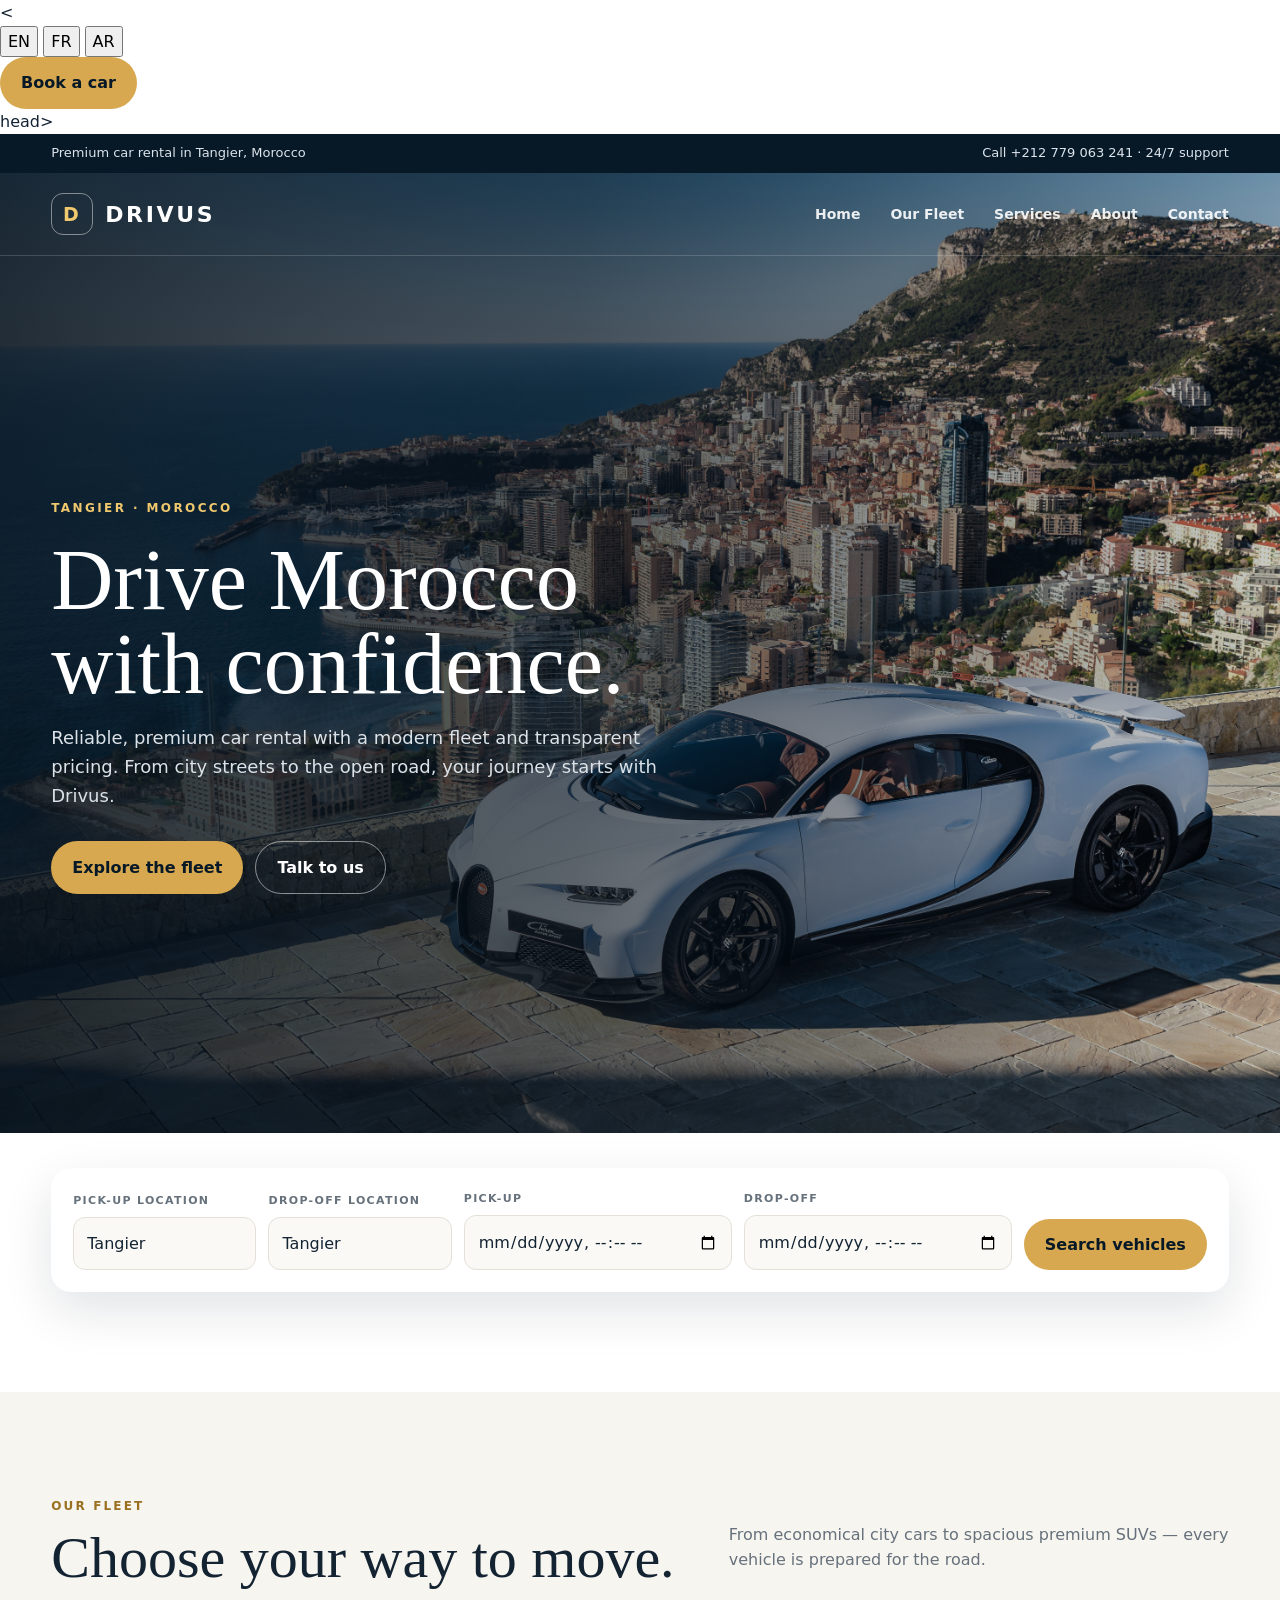
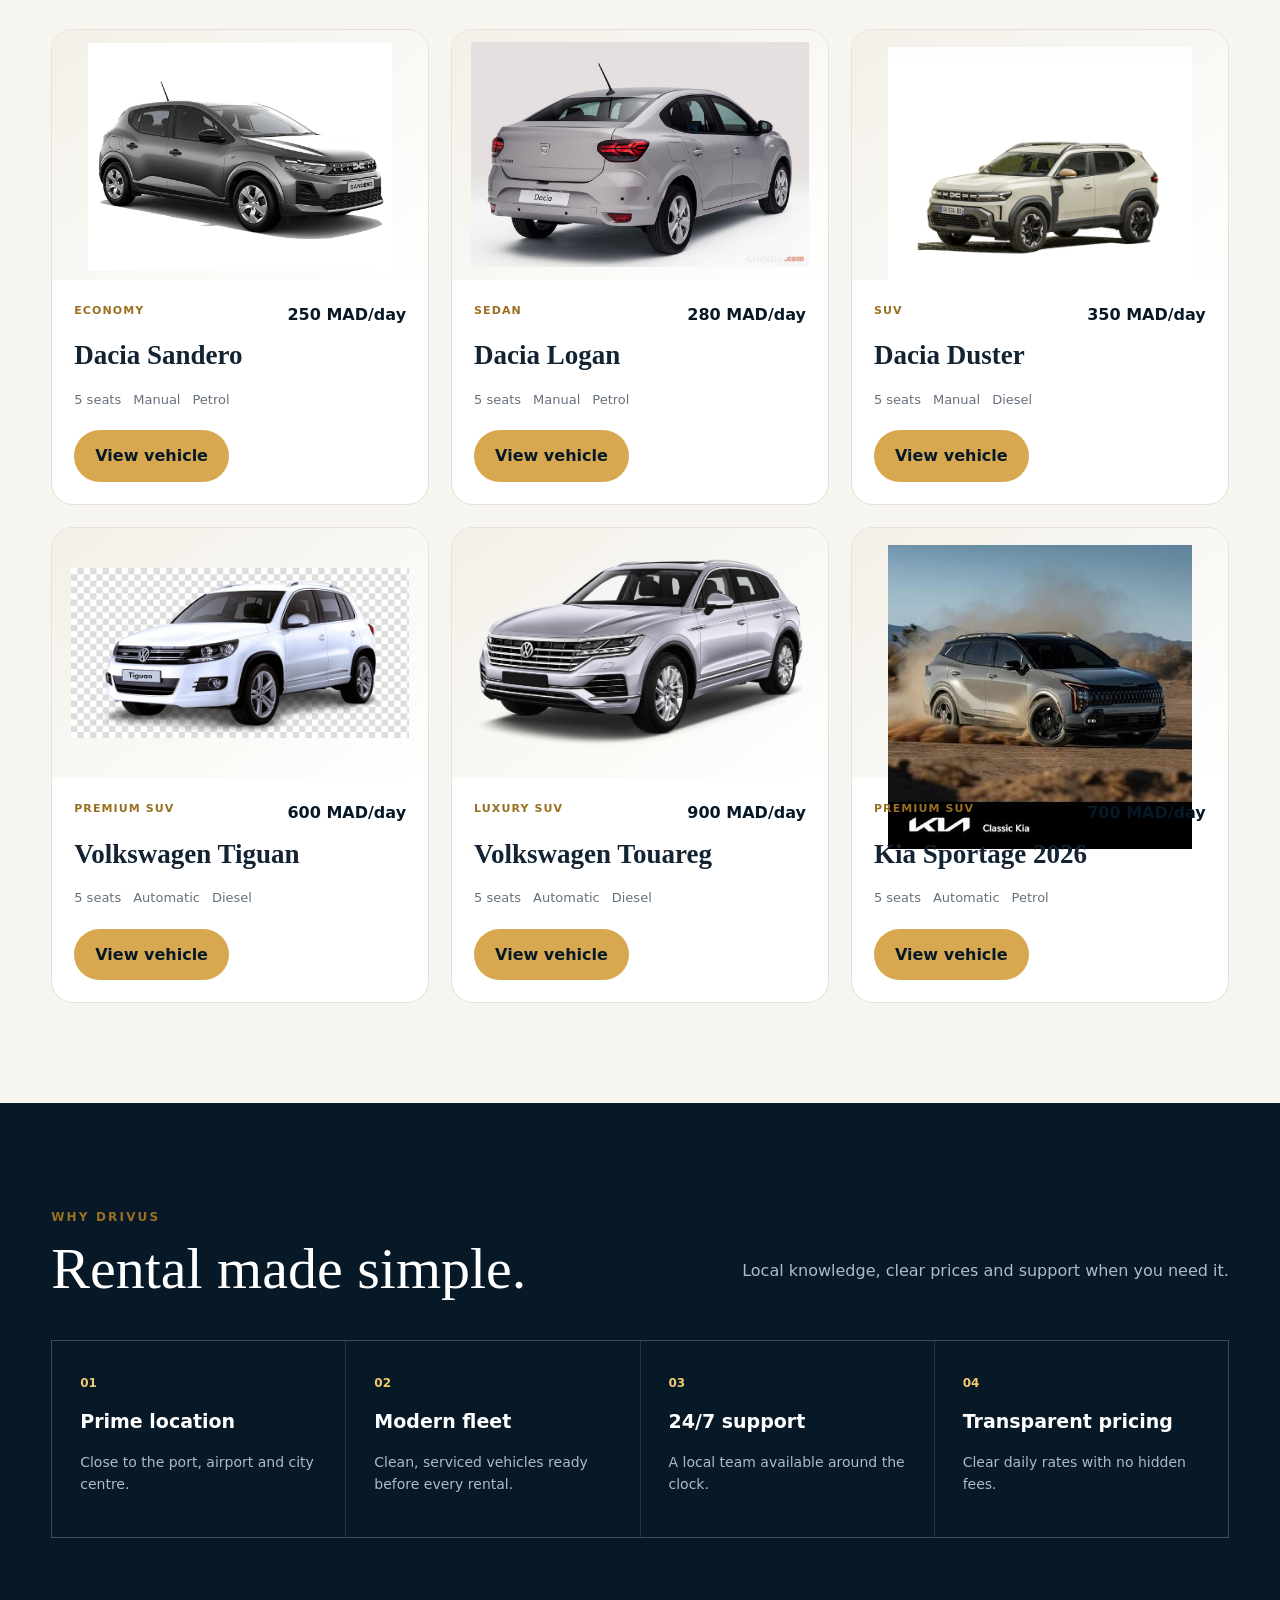
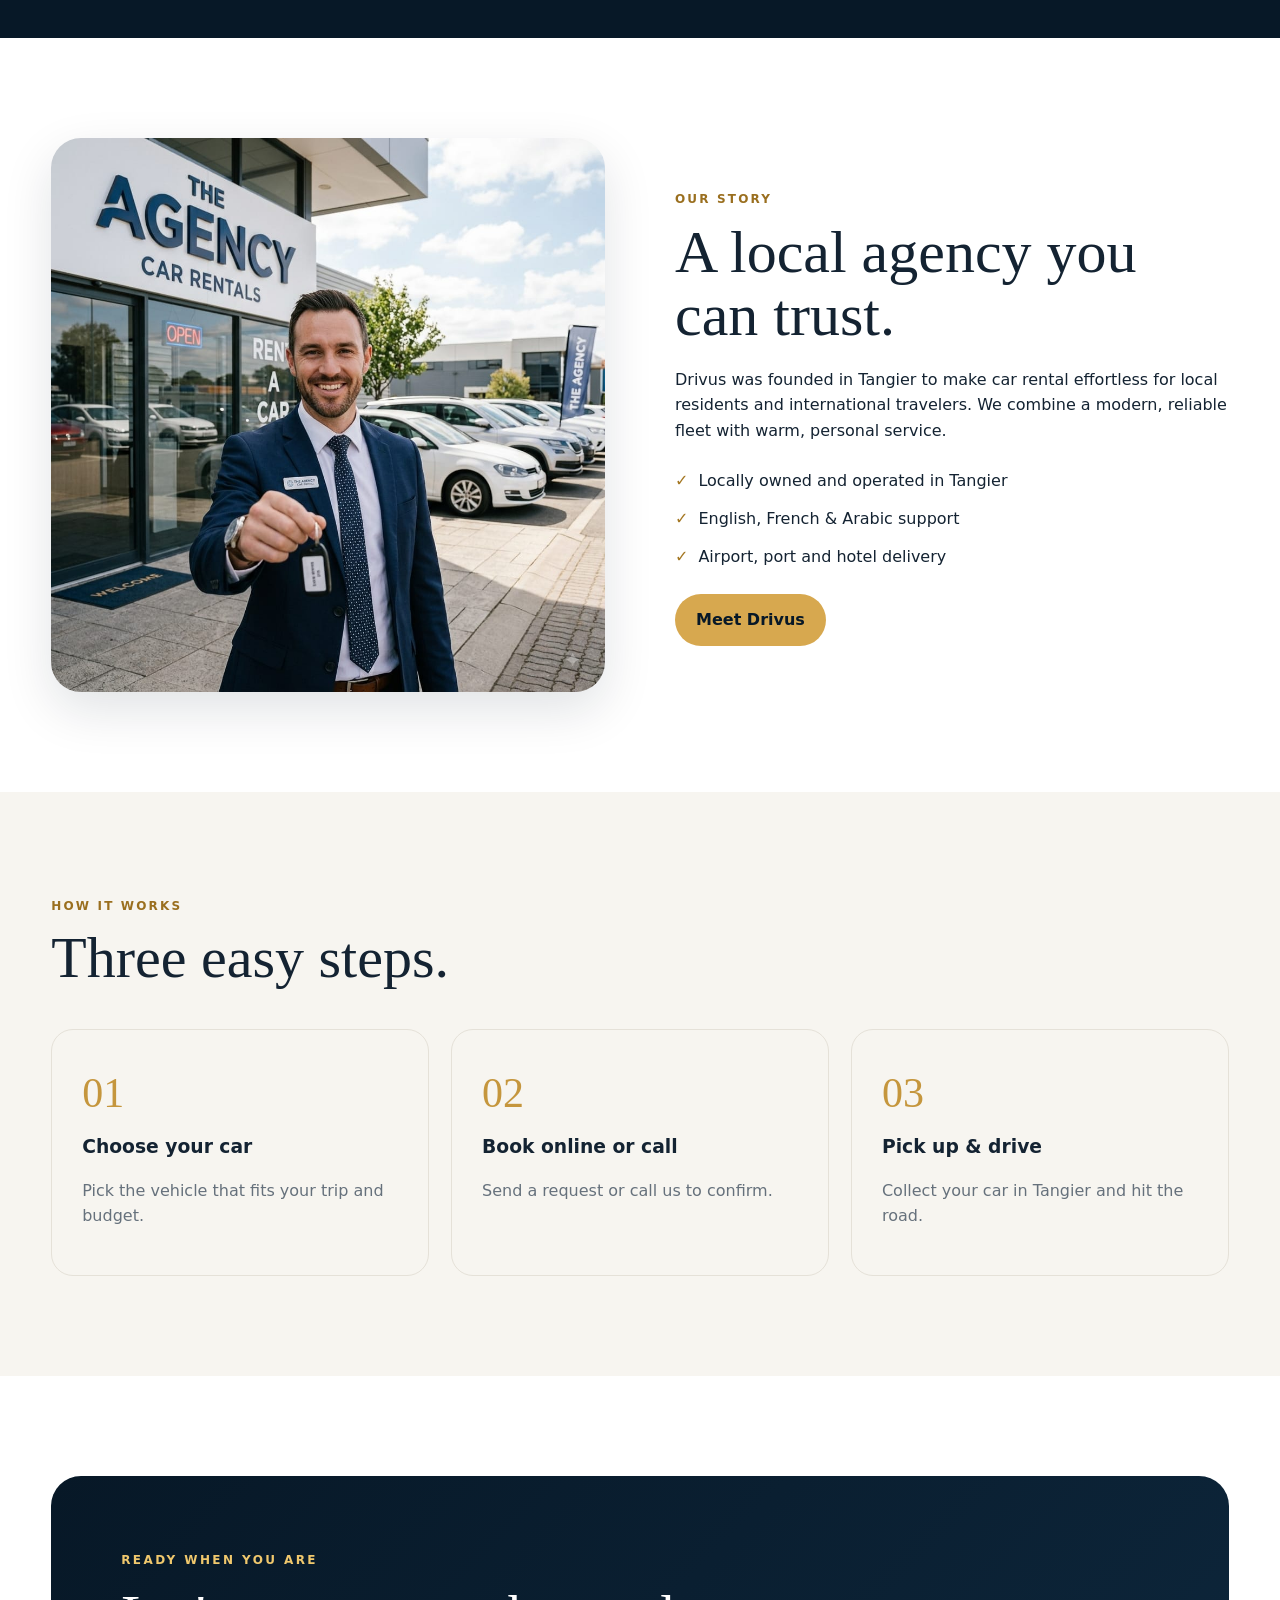
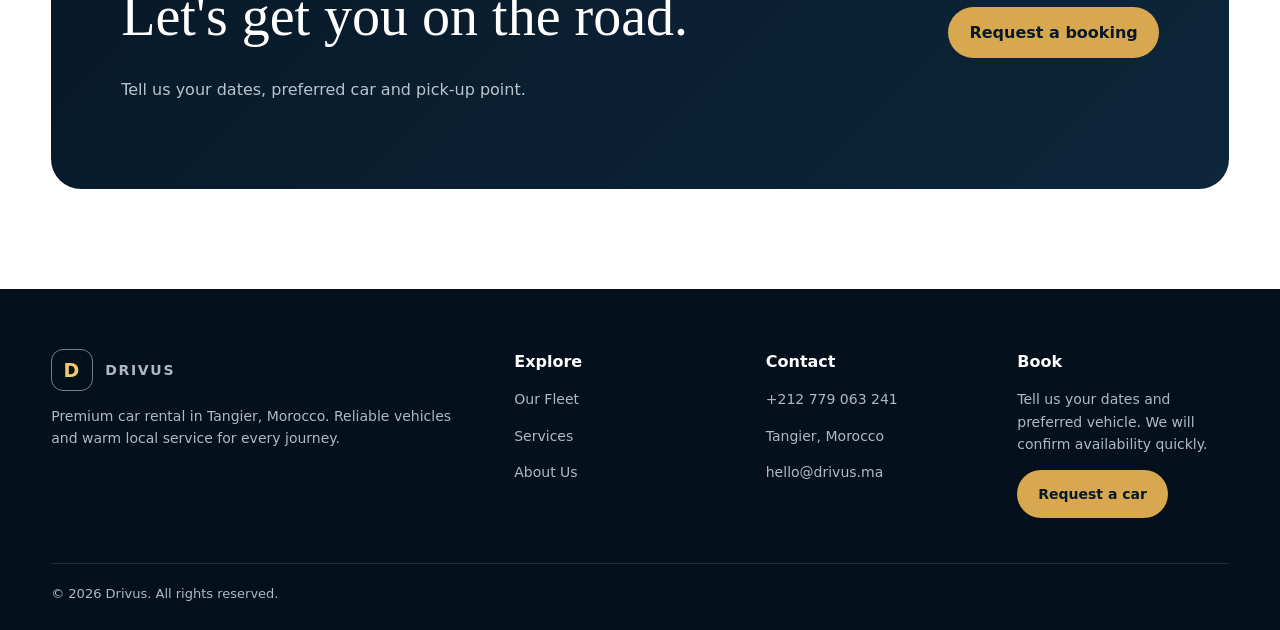
==== commit 9a011be1: "Update site content" ====
--- a/index.html
+++ b/index.html
@@ -1,4 +1,12 @@
-<!doctype html><html lang="en"><head><meta charset="utf-8"><meta name="viewport" content="width=device-width,initial-scale=1"><meta name="description" content="Drivus premium car rental in Tangier, Morocco. Modern fleet, transparent pricing and local support."><title>Tangier Car Rental | Drivus</title><link rel="stylesheet" href="assets/style.css"></head><body><div class="topbar"><div class="container"><span>Premium car rental in Tangier, Morocco</span><span>Call +212 779 063 241 · 24/7 support</span></div></div><nav class="nav"><div class="container"><a class="brand" href="index.html"><span class="brand-mark">D</span>DRIVUS</a><div class="links"><a href="index.html">Home</a><a href="inventory.html">Our Fleet</a><a href="services.html">Services</a><a href="about.html">About</a><a href="contact.html">Contact</a></div><a class="nav-cta" href="contact.html">Book a car</a><button class="menu" aria-label="Menu">☰</button><div class="mobile"><a href="index.html">Home</a><a href="inventory.html">Our Fleet</a><a href="services.html">Services</a><a href="about.html">About</a><a href="contact.html">Contact</a></div></div></nav><main><section class="hero"><div class="container"><div class="hero-copy"><span class="eyebrow">Tangier · Morocco</span><h1>Drive Morocco with confidence.</h1><p>Reliable, premium car rental with a modern fleet and transparent pricing. From city streets to the open road, your journey starts with Drivus.</p><div class="actions"><a class="btn btn-gold" href="inventory.html">Explore the fleet</a><a class="btn btn-outline" href="contact.html">Talk to us</a></div></div></div></section><section class="booking"><div class="container"><form id="bookingForm" class="booking-card"><div class="field"><label>Pick-up location</label><input name="from" value="Tangier" required></div><div class="field"><label>Drop-off location</label><input name="to" value="Tangier" required></div><div class="field"><label>Pick-up</label><input name="pickup" type="datetime-local" required></div><div class="field"><label>Drop-off</label><input name="dropoff" type="datetime-local" required></div><button class="btn btn-gold" type="submit">Search vehicles</button></form></div></section><section class="fleet"><div class="container"><div class="section-head"><div><span class="kicker">Our fleet</span><h2>Choose your way to move.</h2></div><p>From economical city cars to spacious premium SUVs — every vehicle is prepared for the road.</p></div><div class="cars"><article class="car"><a href="vehicle.html?id=sandero"><div class="car-img"><img src="assets/car-sandero.png" alt="Dacia Sandero"></div></a><div class="car-body"><div class="car-top"><span class="tag">Economy</span><span class="price">250 MAD/day</span></div><h3>Dacia Sandero</h3><div class="specs"><span>5 seats</span><span>Manual</span><span>Petrol</span></div><a class="btn btn-gold" href="vehicle.html?id=sandero">View vehicle</a></div></article><article class="car"><a href="vehicle.html?id=logan"><div class="car-img"><img src="assets/car-logan.png" alt="Dacia Logan"></div></a><div class="car-body"><div class="car-top"><span class="tag">Sedan</span><span class="price">280 MAD/day</span></div><h3>Dacia Logan</h3><div class="specs"><span>5 seats</span><span>Manual</span><span>Petrol</span></div><a class="btn btn-gold" href="vehicle.html?id=logan">View vehicle</a></div></article><article class="car"><a href="vehicle.html?id=duster"><div class="car-img"><img src="assets/car-duster.png" alt="Dacia Duster"></div></a><div class="car-body"><div class="car-top"><span class="tag">SUV</span><span class="price">350 MAD/day</span></div><h3>Dacia Duster</h3><div class="specs"><span>5 seats</span><span>Manual</span><span>Diesel</span></div><a class="btn btn-gold" href="vehicle.html?id=duster">View vehicle</a></div></article><article class="car"><a href="vehicle.html?id=tiguan"><div class="car-img"><img src="assets/car-tiguan.png" alt="Volkswagen Tiguan"></div></a><div class="car-body"><div class="car-top"><span class="tag">Premium SUV</span><span class="price">600 MAD/day</span></div><h3>Volkswagen Tiguan</h3><div class="specs"><span>5 seats</span><span>Automatic</span><span>Diesel</span></div><a class="btn btn-gold" href="vehicle.html?id=tiguan">View vehicle</a></div></article>
+<!doctype html><html lang="en"><<div class="nav-actions">
+    <div class="language-switcher">
+        <button type="button" class="lang-btn active" data-lang="en">EN</button>
+        <button type="button" class="lang-btn" data-lang="fr">FR</button>
+        <button type="button" class="lang-btn" data-lang="ar">AR</button>
+    </div>
+
+    <a class="nav-cta" href="contact.html" data-i18n="book">Book a car</a>
+</div>head><meta charset="utf-8"><meta name="viewport" content="width=device-width,initial-scale=1"><meta name="description" content="Drivus premium car rental in Tangier, Morocco. Modern fleet, transparent pricing and local support."><title>Tangier Car Rental | Drivus</title><link rel="stylesheet" href="assets/style.css"></head><body><div class="topbar"><div class="container"><span>Premium car rental in Tangier, Morocco</span><span>Call +212 779 063 241 · 24/7 support</span></div></div><nav class="nav"><div class="container"><a class="brand" href="index.html"><span class="brand-mark">D</span>DRIVUS</a><div class="links"><a href="index.html">Home</a><a href="inventory.html">Our Fleet</a><a href="services.html">Services</a><a href="about.html">About</a><a href="contact.html">Contact</a></div><button class="menu" aria-label="Menu">☰</button><div class="mobile"><a href="index.html">Home</a><a href="inventory.html">Our Fleet</a><a href="services.html">Services</a><a href="about.html">About</a><a href="contact.html">Contact</a></div></div></nav><main><section class="hero"><div class="container"><div class="hero-copy"><span class="eyebrow">Tangier · Morocco</span><h1>Drive Morocco with confidence.</h1><p>Reliable, premium car rental with a modern fleet and transparent pricing. From city streets to the open road, your journey starts with Drivus.</p><div class="actions"><a class="btn btn-gold" href="inventory.html">Explore the fleet</a><a class="btn btn-outline" href="contact.html">Talk to us</a></div></div></div></section><section class="booking"><div class="container"><form id="bookingForm" class="booking-card"><div class="field"><label>Pick-up location</label><input name="from" value="Tangier" required></div><div class="field"><label>Drop-off location</label><input name="to" value="Tangier" required></div><div class="field"><label>Pick-up</label><input name="pickup" type="datetime-local" required></div><div class="field"><label>Drop-off</label><input name="dropoff" type="datetime-local" required></div><button class="btn btn-gold" type="submit">Search vehicles</button></form></div></section><section class="fleet"><div class="container"><div class="section-head"><div><span class="kicker">Our fleet</span><h2>Choose your way to move.</h2></div><p>From economical city cars to spacious premium SUVs — every vehicle is prepared for the road.</p></div><div class="cars"><article class="car"><a href="vehicle.html?id=sandero"><div class="car-img"><img src="assets/car-sandero.png" alt="Dacia Sandero"></div></a><div class="car-body"><div class="car-top"><span class="tag">Economy</span><span class="price">250 MAD/day</span></div><h3>Dacia Sandero</h3><div class="specs"><span>5 seats</span><span>Manual</span><span>Petrol</span></div><a class="btn btn-gold" href="vehicle.html?id=sandero">View vehicle</a></div></article><article class="car"><a href="vehicle.html?id=logan"><div class="car-img"><img src="assets/car-logan.png" alt="Dacia Logan"></div></a><div class="car-body"><div class="car-top"><span class="tag">Sedan</span><span class="price">280 MAD/day</span></div><h3>Dacia Logan</h3><div class="specs"><span>5 seats</span><span>Manual</span><span>Petrol</span></div><a class="btn btn-gold" href="vehicle.html?id=logan">View vehicle</a></div></article><article class="car"><a href="vehicle.html?id=duster"><div class="car-img"><img src="assets/car-duster.png" alt="Dacia Duster"></div></a><div class="car-body"><div class="car-top"><span class="tag">SUV</span><span class="price">350 MAD/day</span></div><h3>Dacia Duster</h3><div class="specs"><span>5 seats</span><span>Manual</span><span>Diesel</span></div><a class="btn btn-gold" href="vehicle.html?id=duster">View vehicle</a></div></article><article class="car"><a href="vehicle.html?id=tiguan"><div class="car-img"><img src="assets/car-tiguan.png" alt="Volkswagen Tiguan"></div></a><div class="car-body"><div class="car-top"><span class="tag">Premium SUV</span><span class="price">600 MAD/day</span></div><h3>Volkswagen Tiguan</h3><div class="specs"><span>5 seats</span><span>Automatic</span><span>Diesel</span></div><a class="btn btn-gold" href="vehicle.html?id=tiguan">View vehicle</a></div></article>
 
 <article class="car"><a href="vehicle.html?id=touareg"><div class="car-img"><img src="assets/car-touareg.png" alt="Volkswagen Touareg"></div></a><div class="car-body"><div class="car-top"><span class="tag">Luxury SUV</span><span class="price">900 MAD/day</span></div><h3>Volkswagen Touareg</h3><div class="specs"><span>5 seats</span><span>Automatic</span><span>Diesel</span></div><a class="btn btn-gold" href="vehicle.html?id=touareg">View vehicle</a></div></article>
 
--- a/assets/style.css
+++ b/assets/style.css
@@ -1,3 +1,3 @@
 
 :root{--navy:#071827;--navy2:#0d263b;--gold:#d7a84f;--gold2:#f0c86d;--cream:#f7f5f0;--ink:#142332;--muted:#66717c;--line:#e5e1d8;--white:#fff;--radius:22px;--shadow:0 18px 50px rgba(7,24,39,.12)}
-*{box-sizing:border-box}html{scroll-behavior:smooth}body{margin:0;font-family:Inter,ui-sans-serif,system-ui,-apple-system,Segoe UI,sans-serif;color:var(--ink);background:var(--white);line-height:1.6}img{max-width:100%;display:block}a{text-decoration:none;color:inherit}button,input,textarea,select{font:inherit}button{cursor:pointer}.container{width:min(1180px,92%);margin:auto}.topbar{background:var(--navy);color:#dbe4eb;font-size:13px}.topbar .container{display:flex;justify-content:space-between;gap:20px;padding:9px 0}.nav{position:absolute;z-index:20;left:0;right:0;color:#fff;border-bottom:1px solid rgba(255,255,255,.16)}.nav .container{height:82px;display:flex;align-items:center;justify-content:space-between}.brand{display:flex;align-items:center;gap:12px;font-weight:900;letter-spacing:.12em;font-size:22px}.brand-mark{width:42px;height:42px;border:1px solid rgba(255,255,255,.45);border-radius:12px;display:grid;place-items:center;color:var(--gold2);font-size:19px}.links{display:flex;align-items:center;gap:30px;font-size:14px;font-weight:700}.links a{opacity:.9}.links a:hover{color:var(--gold2)}.nav-cta,.btn{display:inline-flex;align-items:center;justify-content:center;gap:9px;border:0;border-radius:999px;padding:13px 21px;font-weight:800}.nav-cta,.btn-gold{background:var(--gold);color:var(--navy)}.btn-gold:hover{background:var(--gold2)}.btn-light{background:#fff;color:var(--navy)}.btn-outline{border:1px solid rgba(255,255,255,.5);color:#fff;background:transparent}.menu{display:none;background:none;border:0;color:#fff;font-size:28px}.mobile{display:none}.hero{min-height:760px;position:relative;background:linear-gradient(90deg,rgba(5,17,28,.88) 0%,rgba(5,17,28,.65) 45%,rgba(5,17,28,.22) 100%),url("assets/hero-tangier.png") center/cover}.hero .container{min-height:760px;display:flex;align-items:center;padding-top:82px}.hero-copy{max-width:700px;color:#fff}.eyebrow{color:var(--gold2);font-size:12px;font-weight:900;letter-spacing:.2em;text-transform:uppercase}.hero h1{font-family:Georgia,serif;font-weight:500;font-size:clamp(48px,7vw,86px);line-height:.98;margin:18px 0}.hero p{font-size:18px;color:#dbe2e8;max-width:620px}.actions{display:flex;gap:12px;flex-wrap:wrap;margin-top:30px}.booking{margin-top:-65px;position:relative;z-index:5}.booking-card{background:#fff;border-radius:20px;padding:22px;box-shadow:var(--shadow);display:grid;grid-template-columns:1fr 1fr 1fr 1fr auto;gap:12px;align-items:end}.field label{display:block;font-size:11px;text-transform:uppercase;letter-spacing:.12em;font-weight:900;color:var(--muted);margin-bottom:7px}.field input,.field select,.field textarea{width:100%;border:1px solid var(--line);border-radius:12px;background:#faf9f6;padding:13px;color:var(--ink);outline:none}.field input:focus,.field select:focus,.field textarea:focus{border-color:var(--gold)}section{padding:100px 0}.section-head{display:flex;justify-content:space-between;gap:30px;align-items:end;margin-bottom:40px}.kicker{font-size:12px;color:#9a6f1f;text-transform:uppercase;letter-spacing:.18em;font-weight:900}.section-head h2{font-family:Georgia,serif;font-size:clamp(36px,5vw,58px);line-height:1.05;margin:10px 0 0;font-weight:500}.section-head p{color:var(--muted);max-width:500px}.fleet{background:var(--cream)}.cars{display:grid;grid-template-columns:repeat(3,1fr);gap:22px}.car{background:#fff;border:1px solid var(--line);border-radius:var(--radius);overflow:hidden;transition:.25s}.car:hover{transform:translateY(-6px);box-shadow:var(--shadow)}.car-img{height:250px;background:linear-gradient(145deg,#f3f0e8,#fff);display:grid;place-items:center}.car-img img{width:90%;height:90%;object-fit:contain}.car-body{padding:22px}.car-top{display:flex;justify-content:space-between;gap:10px}.tag{font-size:11px;text-transform:uppercase;letter-spacing:.1em;color:#9a6f1f;font-weight:900}.price{font-weight:900;color:var(--navy)}.car h3{font-family:Georgia,serif;font-size:27px;margin:7px 0}.specs{display:flex;gap:12px;flex-wrap:wrap;color:var(--muted);font-size:13px;margin:12px 0 20px}.why{background:var(--navy);color:#fff}.why .section-head p{color:#aebcc7}.features{display:grid;grid-template-columns:repeat(4,1fr);gap:1px;background:rgba(255,255,255,.12);border:1px solid rgba(255,255,255,.12)}.feature{padding:28px;background:var(--navy)}.feature .num{color:var(--gold2);font-size:12px;font-weight:900}.feature h3{margin:12px 0 7px;font-size:19px}.feature p{color:#aebbc6;font-size:14px}.story{display:grid;grid-template-columns:1fr 1fr;gap:70px;align-items:center}.story img{border-radius:30px;box-shadow:var(--shadow);aspect-ratio:1;object-fit:cover}.story h2{font-family:Georgia,serif;font-size:clamp(38px,5vw,60px);font-weight:500;line-height:1.05;margin:10px 0 20px}.checklist{padding:0;margin:25px 0;list-style:none}.checklist li{margin:12px 0;display:flex;gap:10px}.checklist li:before{content:"✓";color:#a47722;font-weight:900}.steps{display:grid;grid-template-columns:repeat(3,1fr);gap:22px}.step{padding:30px;border:1px solid var(--line);border-radius:22px}.step .num{font-size:42px;font-family:Georgia,serif;color:#c5963d}.step h3{margin:5px 0}.step p{color:var(--muted)}.cta{background:linear-gradient(135deg,var(--navy),var(--navy2));color:#fff;border-radius:30px;padding:70px;display:flex;align-items:center;justify-content:space-between;gap:30px}.cta h2{font-family:Georgia,serif;font-weight:500;font-size:clamp(35px,5vw,56px);margin:0}.cta p{color:#b9c5ce;max-width:600px}.footer{background:#04111d;color:#aeb9c2;padding:60px 0 25px}.footer-grid{display:grid;grid-template-columns:2fr 1fr 1fr 1fr;gap:40px}.footer h4{color:#fff;margin:0 0 14px}.footer p,.footer a{font-size:14px}.footer a:hover{color:var(--gold2)}.copyright{border-top:1px solid rgba(255,255,255,.1);margin-top:45px;padding-top:20px;font-size:13px}.page-hero{background:var(--navy);color:#fff;padding:170px 0 80px}.page-hero h1{font-family:Georgia,serif;font-size:clamp(48px,7vw,78px);font-weight:500;line-height:1;margin:12px 0}.filters{display:flex;gap:12px;flex-wrap:wrap;margin-bottom:30px}.filters input,.filters select{border:1px solid var(--line);border-radius:999px;padding:12px 16px;background:#fff}.contact-grid{display:grid;grid-template-columns:.9fr 1.1fr;gap:50px}.contact-card{padding:30px;border-radius:24px;background:var(--cream);margin-top:20px}.contact-card a{font-size:25px;font-weight:900}.form{display:grid;gap:16px}.form textarea{min-height:150px;resize:vertical}.form button{justify-self:start}.detail{display:grid;grid-template-columns:1.1fr .9fr;gap:55px;align-items:start}.detail-image{background:var(--cream);border-radius:30px;padding:25px;position:sticky;top:25px}.detail-image img{width:100%;height:520px;object-fit:contain}.detail h1{font-family:Georgia,serif;font-size:clamp(45px,6vw,72px);line-height:1;margin:8px 0 15px;font-weight:500}.detail-price{font-size:25px;font-weight:900;color:#9a6f1f}.detail-specs{display:grid;grid-template-columns:1fr 1fr;gap:12px;margin:30px 0}.spec-box{padding:16px;border:1px solid var(--line);border-radius:15px}.spec-box small{display:block;color:var(--muted);font-size:11px;text-transform:uppercase;letter-spacing:.1em}.notice{padding:15px;border-radius:12px;background:#fff7e4;color:#77520e;display:none;margin-top:15px}.empty{padding:50px;text-align:center;border:1px dashed var(--line);border-radius:20px;color:var(--muted);grid-column:1/-1}@media(max-width:900px){.links,.nav-cta{display:none}.menu{display:block}.mobile{position:absolute;top:82px;left:4%;right:4%;background:var(--navy);padding:18px;border-radius:16px;box-shadow:var(--shadow)}.mobile.open{display:grid;gap:15px}.mobile a{color:#fff;padding:8px}.booking-card{grid-template-columns:1fr 1fr}.booking-card .btn{grid-column:1/-1}.cars{grid-template-columns:1fr 1fr}.features{grid-template-columns:1fr 1fr}.story,.detail,.contact-grid{grid-template-columns:1fr}.detail-image{position:static}.steps{grid-template-columns:1fr}.footer-grid{grid-template-columns:1fr 1fr}.cta{padding:45px 30px;display:block}.cta .btn{margin-top:20px}}@media(max-width:600px){.topbar .container{justify-content:center}.topbar span:last-child{display:none}.hero,.hero .container{min-height:680px}.hero h1{font-size:50px}.hero p{font-size:16px}.booking{margin-top:-35px}.booking-card{grid-template-columns:1fr;padding:18px}.cars{grid-template-columns:1fr}.features{grid-template-columns:1fr}.footer-grid{grid-template-columns:1fr}.section-head{display:block}.section-head p{margin-top:15px}.story img{order:-1}.detail-image img{height:350px}.detail-specs{grid-template-columns:1fr 1fr}section{padding:75px 0}}
+*{box-sizing:border-box}html{scroll-behavior:smooth}body{margin:0;font-family:Inter,ui-sans-serif,system-ui,-apple-system,Segoe UI,sans-serif;color:var(--ink);background:var(--white);line-height:1.6}img{max-width:100%;display:block}a{text-decoration:none;color:inherit}button,input,textarea,select{font:inherit}button{cursor:pointer}.container{width:min(1180px,92%);margin:auto}.topbar{background:var(--navy);color:#dbe4eb;font-size:13px}.topbar .container{display:flex;justify-content:space-between;gap:20px;padding:9px 0}.nav{position:absolute;z-index:20;left:0;right:0;color:#fff;border-bottom:1px solid rgba(255,255,255,.16)}.nav .container{height:82px;display:flex;align-items:center;justify-content:space-between}.brand{display:flex;align-items:center;gap:12px;font-weight:900;letter-spacing:.12em;font-size:22px}.brand-mark{width:42px;height:42px;border:1px solid rgba(255,255,255,.45);border-radius:12px;display:grid;place-items:center;color:var(--gold2);font-size:19px}.links{display:flex;align-items:center;gap:30px;font-size:14px;font-weight:700}.links a{opacity:.9}.links a:hover{color:var(--gold2)}.nav-cta,.btn{display:inline-flex;align-items:center;justify-content:center;gap:9px;border:0;border-radius:999px;padding:13px 21px;font-weight:800}.nav-cta,.btn-gold{background:var(--gold);color:var(--navy)}.btn-gold:hover{background:var(--gold2)}.btn-light{background:#fff;color:var(--navy)}.btn-outline{border:1px solid rgba(255,255,255,.5);color:#fff;background:transparent}.menu{display:none;background:none;border:0;color:#fff;font-size:28px}.mobile{display:none}.hero{min-height:760px;position:relative;background:linear-gradient(90deg,rgba(5,17,28,.88) 0%,rgba(5,17,28,.65) 45%,rgba(5,17,28,.22) 100%),url("hero-tangier.png") center/cover}.hero .container{min-height:760px;display:flex;align-items:center;padding-top:82px}.hero-copy{max-width:700px;color:#fff}.eyebrow{color:var(--gold2);font-size:12px;font-weight:900;letter-spacing:.2em;text-transform:uppercase}.hero h1{font-family:Georgia,serif;font-weight:500;font-size:clamp(48px,7vw,86px);line-height:.98;margin:18px 0}.hero p{font-size:18px;color:#dbe2e8;max-width:620px}.actions{display:flex;gap:12px;flex-wrap:wrap;margin-top:30px}.booking{margin-top:-65px;position:relative;z-index:5}.booking-card{background:#fff;border-radius:20px;padding:22px;box-shadow:var(--shadow);display:grid;grid-template-columns:1fr 1fr 1fr 1fr auto;gap:12px;align-items:end}.field label{display:block;font-size:11px;text-transform:uppercase;letter-spacing:.12em;font-weight:900;color:var(--muted);margin-bottom:7px}.field input,.field select,.field textarea{width:100%;border:1px solid var(--line);border-radius:12px;background:#faf9f6;padding:13px;color:var(--ink);outline:none}.field input:focus,.field select:focus,.field textarea:focus{border-color:var(--gold)}section{padding:100px 0}.section-head{display:flex;justify-content:space-between;gap:30px;align-items:end;margin-bottom:40px}.kicker{font-size:12px;color:#9a6f1f;text-transform:uppercase;letter-spacing:.18em;font-weight:900}.section-head h2{font-family:Georgia,serif;font-size:clamp(36px,5vw,58px);line-height:1.05;margin:10px 0 0;font-weight:500}.section-head p{color:var(--muted);max-width:500px}.fleet{background:var(--cream)}.cars{display:grid;grid-template-columns:repeat(3,1fr);gap:22px}.car{background:#fff;border:1px solid var(--line);border-radius:var(--radius);overflow:hidden;transition:.25s}.car:hover{transform:translateY(-6px);box-shadow:var(--shadow)}.car-img{height:250px;background:linear-gradient(145deg,#f3f0e8,#fff);display:grid;place-items:center}.car-img img{width:90%;height:90%;object-fit:contain}.car-body{padding:22px}.car-top{display:flex;justify-content:space-between;gap:10px}.tag{font-size:11px;text-transform:uppercase;letter-spacing:.1em;color:#9a6f1f;font-weight:900}.price{font-weight:900;color:var(--navy)}.car h3{font-family:Georgia,serif;font-size:27px;margin:7px 0}.specs{display:flex;gap:12px;flex-wrap:wrap;color:var(--muted);font-size:13px;margin:12px 0 20px}.why{background:var(--navy);color:#fff}.why .section-head p{color:#aebcc7}.features{display:grid;grid-template-columns:repeat(4,1fr);gap:1px;background:rgba(255,255,255,.12);border:1px solid rgba(255,255,255,.12)}.feature{padding:28px;background:var(--navy)}.feature .num{color:var(--gold2);font-size:12px;font-weight:900}.feature h3{margin:12px 0 7px;font-size:19px}.feature p{color:#aebbc6;font-size:14px}.story{display:grid;grid-template-columns:1fr 1fr;gap:70px;align-items:center}.story img{border-radius:30px;box-shadow:var(--shadow);aspect-ratio:1;object-fit:cover}.story h2{font-family:Georgia,serif;font-size:clamp(38px,5vw,60px);font-weight:500;line-height:1.05;margin:10px 0 20px}.checklist{padding:0;margin:25px 0;list-style:none}.checklist li{margin:12px 0;display:flex;gap:10px}.checklist li:before{content:"✓";color:#a47722;font-weight:900}.steps{display:grid;grid-template-columns:repeat(3,1fr);gap:22px}.step{padding:30px;border:1px solid var(--line);border-radius:22px}.step .num{font-size:42px;font-family:Georgia,serif;color:#c5963d}.step h3{margin:5px 0}.step p{color:var(--muted)}.cta{background:linear-gradient(135deg,var(--navy),var(--navy2));color:#fff;border-radius:30px;padding:70px;display:flex;align-items:center;justify-content:space-between;gap:30px}.cta h2{font-family:Georgia,serif;font-weight:500;font-size:clamp(35px,5vw,56px);margin:0}.cta p{color:#b9c5ce;max-width:600px}.footer{background:#04111d;color:#aeb9c2;padding:60px 0 25px}.footer-grid{display:grid;grid-template-columns:2fr 1fr 1fr 1fr;gap:40px}.footer h4{color:#fff;margin:0 0 14px}.footer p,.footer a{font-size:14px}.footer a:hover{color:var(--gold2)}.copyright{border-top:1px solid rgba(255,255,255,.1);margin-top:45px;padding-top:20px;font-size:13px}.page-hero{background:var(--navy);color:#fff;padding:170px 0 80px}.page-hero h1{font-family:Georgia,serif;font-size:clamp(48px,7vw,78px);font-weight:500;line-height:1;margin:12px 0}.filters{display:flex;gap:12px;flex-wrap:wrap;margin-bottom:30px}.filters input,.filters select{border:1px solid var(--line);border-radius:999px;padding:12px 16px;background:#fff}.contact-grid{display:grid;grid-template-columns:.9fr 1.1fr;gap:50px}.contact-card{padding:30px;border-radius:24px;background:var(--cream);margin-top:20px}.contact-card a{font-size:25px;font-weight:900}.form{display:grid;gap:16px}.form textarea{min-height:150px;resize:vertical}.form button{justify-self:start}.detail{display:grid;grid-template-columns:1.1fr .9fr;gap:55px;align-items:start}.detail-image{background:var(--cream);border-radius:30px;padding:25px;position:sticky;top:25px}.detail-image img{width:100%;height:520px;object-fit:contain}.detail h1{font-family:Georgia,serif;font-size:clamp(45px,6vw,72px);line-height:1;margin:8px 0 15px;font-weight:500}.detail-price{font-size:25px;font-weight:900;color:#9a6f1f}.detail-specs{display:grid;grid-template-columns:1fr 1fr;gap:12px;margin:30px 0}.spec-box{padding:16px;border:1px solid var(--line);border-radius:15px}.spec-box small{display:block;color:var(--muted);font-size:11px;text-transform:uppercase;letter-spacing:.1em}.notice{padding:15px;border-radius:12px;background:#fff7e4;color:#77520e;display:none;margin-top:15px}.empty{padding:50px;text-align:center;border:1px dashed var(--line);border-radius:20px;color:var(--muted);grid-column:1/-1}@media(max-width:900px){.links,.nav-cta{display:none}.menu{display:block}.mobile{position:absolute;top:82px;left:4%;right:4%;background:var(--navy);padding:18px;border-radius:16px;box-shadow:var(--shadow)}.mobile.open{display:grid;gap:15px}.mobile a{color:#fff;padding:8px}.booking-card{grid-template-columns:1fr 1fr}.booking-card .btn{grid-column:1/-1}.cars{grid-template-columns:1fr 1fr}.features{grid-template-columns:1fr 1fr}.story,.detail,.contact-grid{grid-template-columns:1fr}.detail-image{position:static}.steps{grid-template-columns:1fr}.footer-grid{grid-template-columns:1fr 1fr}.cta{padding:45px 30px;display:block}.cta .btn{margin-top:20px}}@media(max-width:600px){.topbar .container{justify-content:center}.topbar span:last-child{display:none}.hero,.hero .container{min-height:680px}.hero h1{font-size:50px}.hero p{font-size:16px}.booking{margin-top:-35px}.booking-card{grid-template-columns:1fr;padding:18px}.cars{grid-template-columns:1fr}.features{grid-template-columns:1fr}.footer-grid{grid-template-columns:1fr}.section-head{display:block}.section-head p{margin-top:15px}.story img{order:-1}.detail-image img{height:350px}.detail-specs{grid-template-columns:1fr 1fr}section{padding:75px 0}}
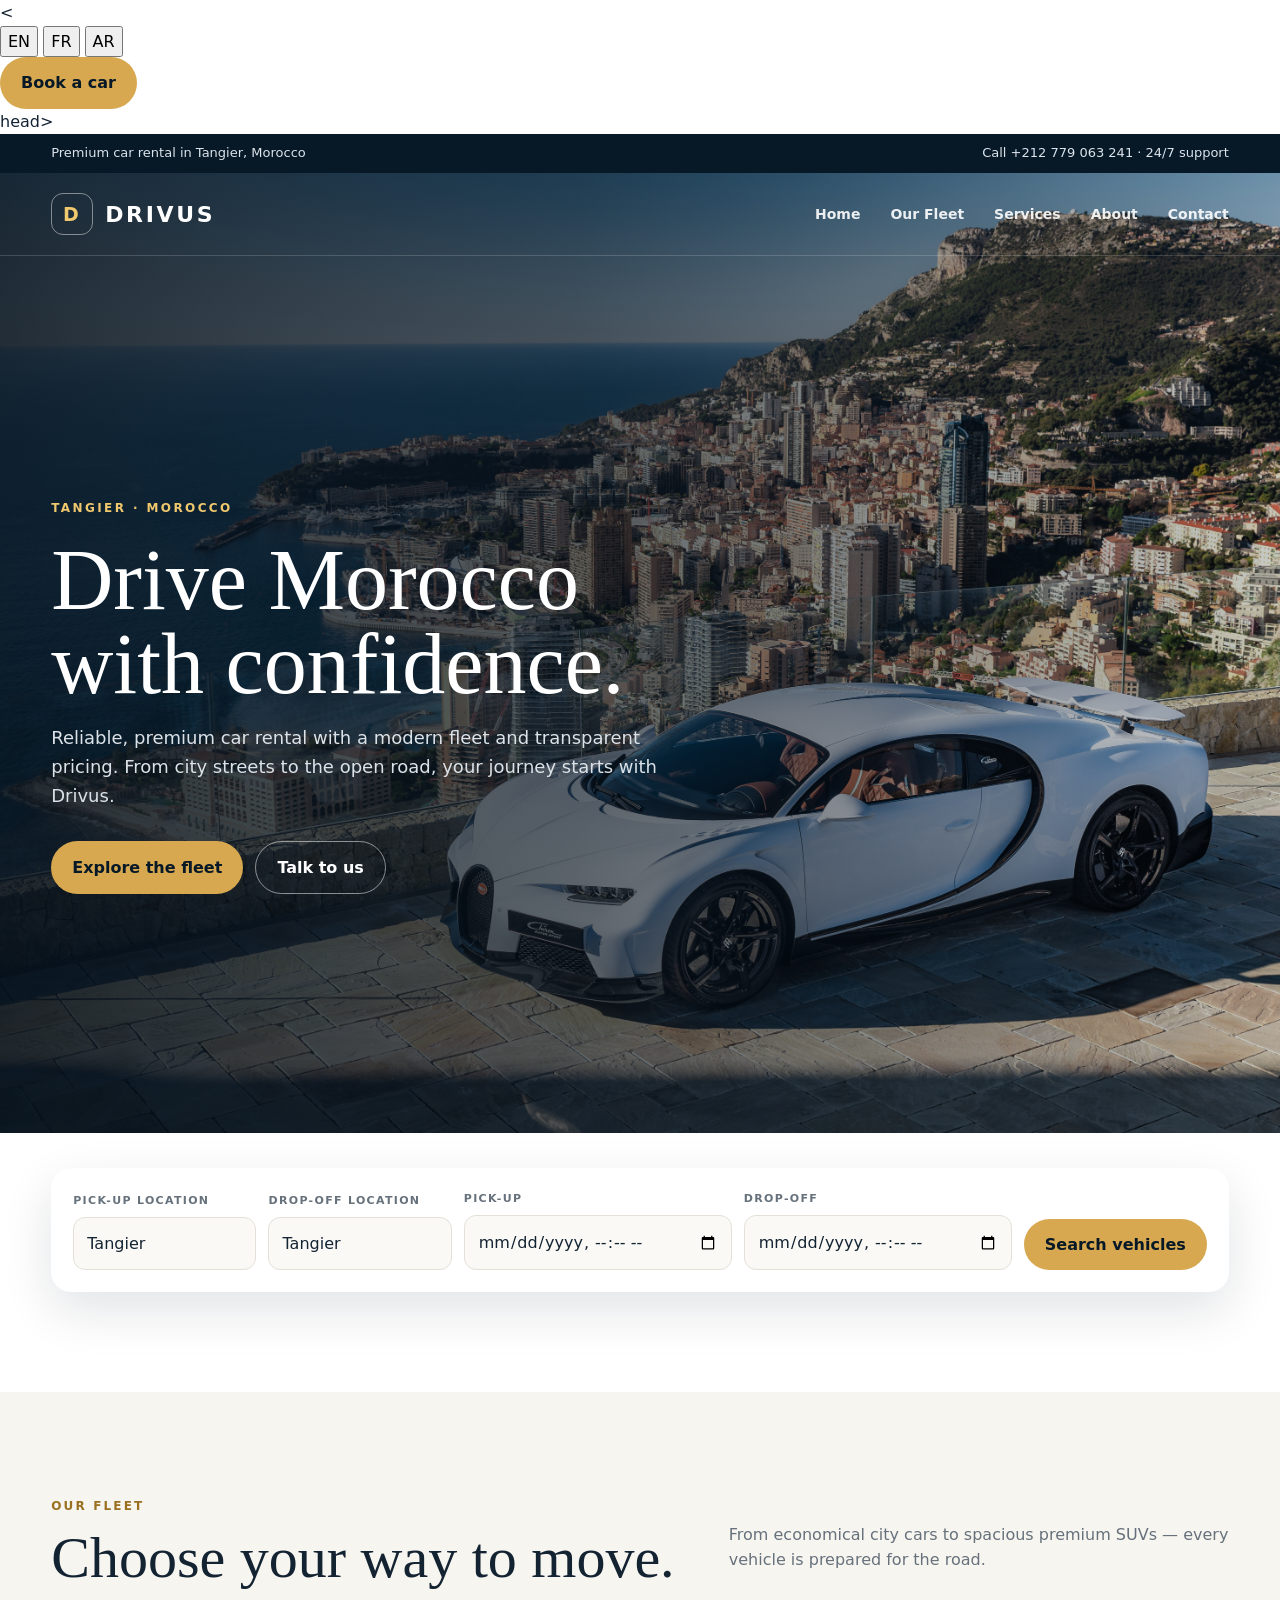
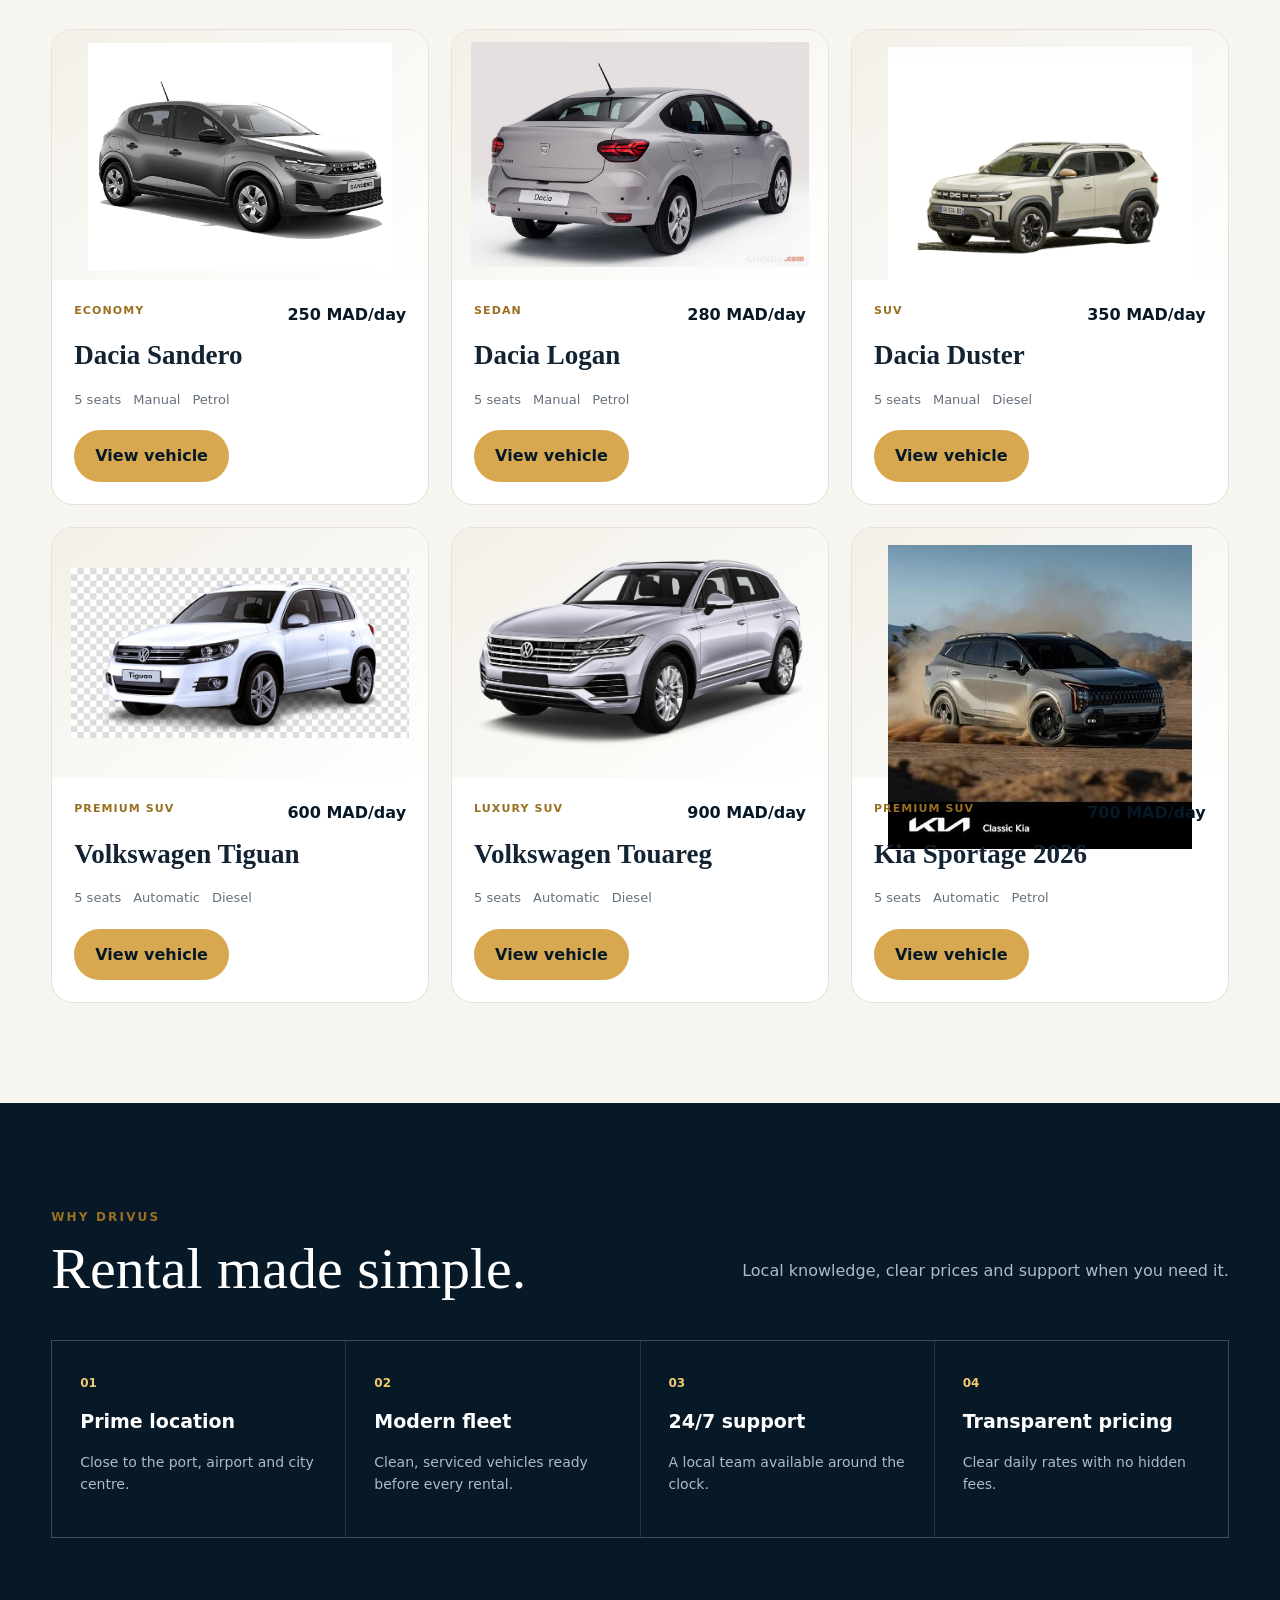
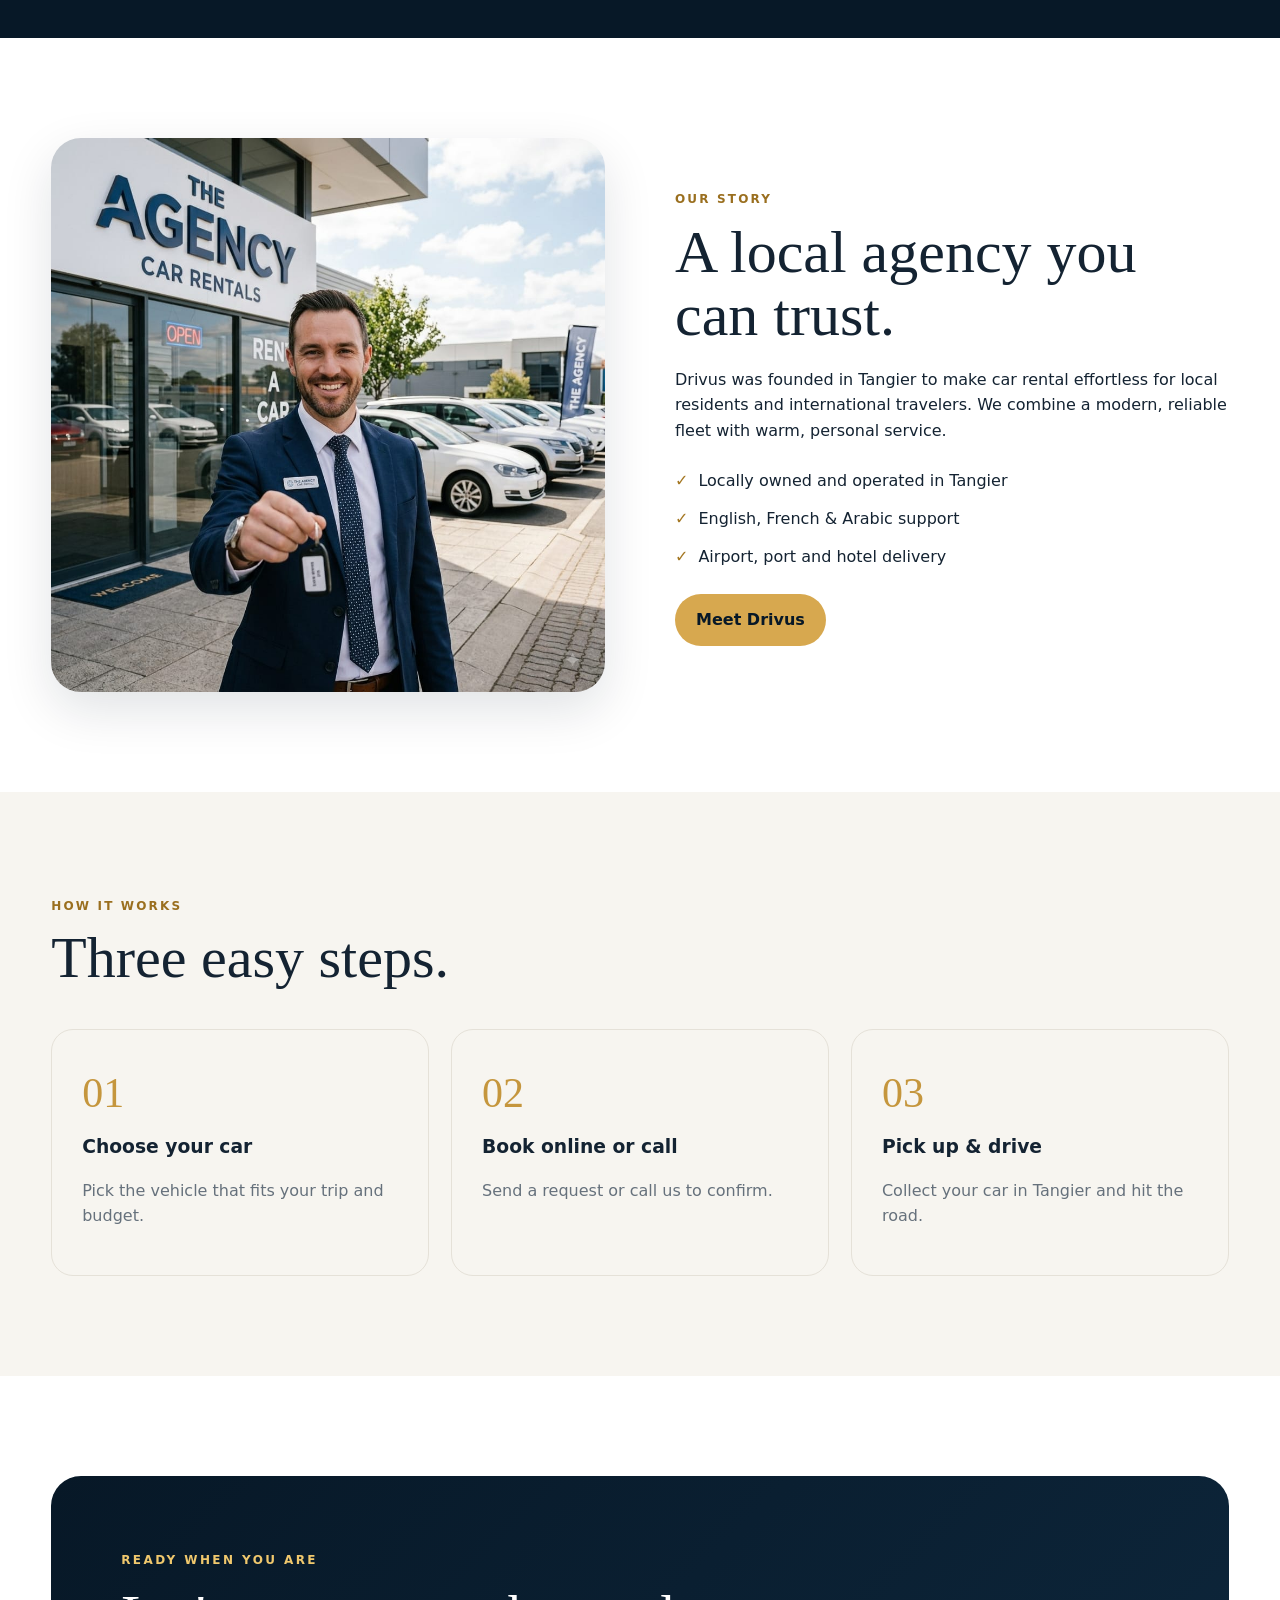
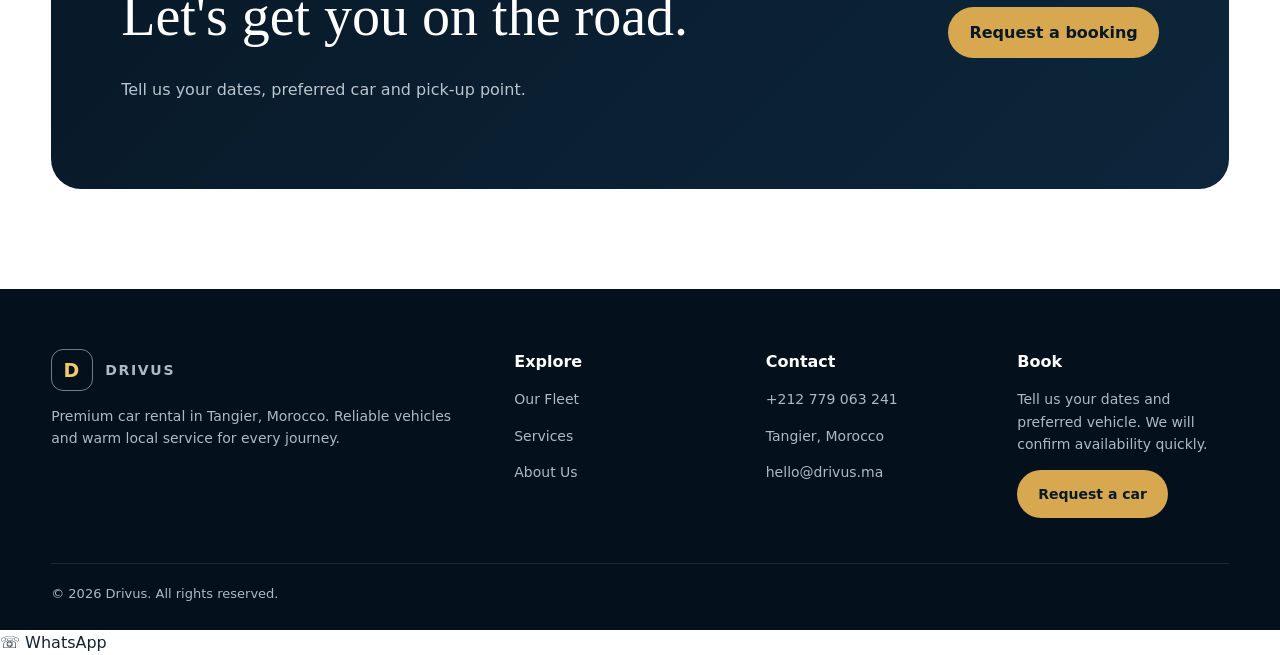
==== commit 56ebf677: "Update site content" ====
--- a/index.html
+++ b/index.html
@@ -74,4 +74,16 @@
 
 </article></div></div></section>
 
-<section class="why"><div class="container"><div class="section-head"><div><span class="kicker">Why Drivus</span><h2>Rental made simple.</h2></div><p>Local knowledge, clear prices and support when you need it.</p></div><div class="features"><div class="feature"><span class="num">01</span><h3>Prime location</h3><p>Close to the port, airport and city centre.</p></div><div class="feature"><span class="num">02</span><h3>Modern fleet</h3><p>Clean, serviced vehicles ready before every rental.</p></div><div class="feature"><span class="num">03</span><h3>24/7 support</h3><p>A local team available around the clock.</p></div><div class="feature"><span class="num">04</span><h3>Transparent pricing</h3><p>Clear daily rates with no hidden fees.</p></div></div></div></section><section><div class="container"><div class="story"><img src="assets/about-drivus.png" alt="Drivus car rental in Tangier"><div><span class="kicker">Our story</span><h2>A local agency you can trust.</h2><p>Drivus was founded in Tangier to make car rental effortless for local residents and international travelers. We combine a modern, reliable fleet with warm, personal service.</p><ul class="checklist"><li>Locally owned and operated in Tangier</li><li>English, French & Arabic support</li><li>Airport, port and hotel delivery</li></ul><a class="btn btn-gold" href="about.html">Meet Drivus</a></div></div></div></section><section class="fleet"><div class="container"><div class="section-head"><div><span class="kicker">How it works</span><h2>Three easy steps.</h2></div></div><div class="steps"><div class="step"><span class="num">01</span><h3>Choose your car</h3><p>Pick the vehicle that fits your trip and budget.</p></div><div class="step"><span class="num">02</span><h3>Book online or call</h3><p>Send a request or call us to confirm.</p></div><div class="step"><span class="num">03</span><h3>Pick up & drive</h3><p>Collect your car in Tangier and hit the road.</p></div></div></div></section><section><div class="container"><div class="cta"><div><span class="eyebrow">Ready when you are</span><h2>Let's get you on the road.</h2><p>Tell us your dates, preferred car and pick-up point.</p></div><a class="btn btn-gold" href="contact.html">Request a booking</a></div></div></section></main><footer class="footer"><div class="container footer-grid"><div><a class="brand" href="index.html"><span class="brand-mark">D</span>DRIVUS</a><p>Premium car rental in Tangier, Morocco. Reliable vehicles and warm local service for every journey.</p></div><div><h4>Explore</h4><p><a href="inventory.html">Our Fleet</a></p><p><a href="services.html">Services</a></p><p><a href="about.html">About Us</a></p></div><div><h4>Contact</h4><p><a href="tel:+212779063241">+212 779 063 241</a></p><p>Tangier, Morocco</p><p><a href="mailto:hello@drivus.ma">hello@drivus.ma</a></p></div><div><h4>Book</h4><p>Tell us your dates and preferred vehicle. We will confirm availability quickly.</p><a class="btn btn-gold" href="contact.html">Request a car</a></div></div><div class="container copyright">© <span data-year></span> Drivus. All rights reserved.</div></footer><script src="js/app.js"></script></body></html>+<section class="why"><div class="container"><div class="section-head"><div><span class="kicker">Why Drivus</span><h2>Rental made simple.</h2></div><p>Local knowledge, clear prices and support when you need it.</p></div><div class="features"><div class="feature"><span class="num">01</span><h3>Prime location</h3><p>Close to the port, airport and city centre.</p></div><div class="feature"><span class="num">02</span><h3>Modern fleet</h3><p>Clean, serviced vehicles ready before every rental.</p></div><div class="feature"><span class="num">03</span><h3>24/7 support</h3><p>A local team available around the clock.</p></div><div class="feature"><span class="num">04</span><h3>Transparent pricing</h3><p>Clear daily rates with no hidden fees.</p></div></div></div></section><section><div class="container"><div class="story"><img src="assets/about-drivus.png" alt="Drivus car rental in Tangier"><div><span class="kicker">Our story</span><h2>A local agency you can trust.</h2><p>Drivus was founded in Tangier to make car rental effortless for local residents and international travelers. We combine a modern, reliable fleet with warm, personal service.</p><ul class="checklist"><li>Locally owned and operated in Tangier</li><li>English, French & Arabic support</li><li>Airport, port and hotel delivery</li></ul><a class="btn btn-gold" href="about.html">Meet Drivus</a></div></div></div></section><section class="fleet"><div class="container"><div class="section-head"><div><span class="kicker">How it works</span><h2>Three easy steps.</h2></div></div><div class="steps"><div class="step"><span class="num">01</span><h3>Choose your car</h3><p>Pick the vehicle that fits your trip and budget.</p></div><div class="step"><span class="num">02</span><h3>Book online or call</h3><p>Send a request or call us to confirm.</p></div><div class="step"><span class="num">03</span><h3>Pick up & drive</h3><p>Collect your car in Tangier and hit the road.</p></div></div></div></section><section><div class="container"><div class="cta"><div><span class="eyebrow">Ready when you are</span><h2>Let's get you on the road.</h2><p>Tell us your dates, preferred car and pick-up point.</p></div><a class="btn btn-gold" href="contact.html">Request a booking</a></div></div></section></main><footer class="footer"><div class="container footer-grid"><div><a class="brand" href="index.html"><span class="brand-mark">D</span>DRIVUS</a><p>Premium car rental in Tangier, Morocco. Reliable vehicles and warm local service for every journey.</p></div><div><h4>Explore</h4><p><a href="inventory.html">Our Fleet</a></p><p><a href="services.html">Services</a></p><p><a href="about.html">About Us</a></p></div><div><h4>Contact</h4><p><a href="tel:+212779063241">+212 779 063 241</a></p><p>Tangier, Morocco</p><p><a href="mailto:hello@drivus.ma">hello@drivus.ma</a></p></div><div><h4>Book</h4><p>Tell us your dates and preferred vehicle. We will confirm availability quickly.</p><a class="btn btn-gold" href="contact.html">Request a car</a></div></div><div class="container copyright">© <span data-year></span> Drivus. All rights reserved.</div></footer><a
+    class="whatsapp-float"
+    href="https://wa.me/212779063241"
+    target="_blank"
+    rel="noopener noreferrer"
+    aria-label="Contact Drivus on WhatsApp"
+>
+    <span class="whatsapp-icon">☏</span>
+    <span class="whatsapp-text">WhatsApp</span>
+</a>
+
+<script src="js/i18n.js"></script>
+<script src="js/app.js"></script><script src="js/app.js"></script></body></html>
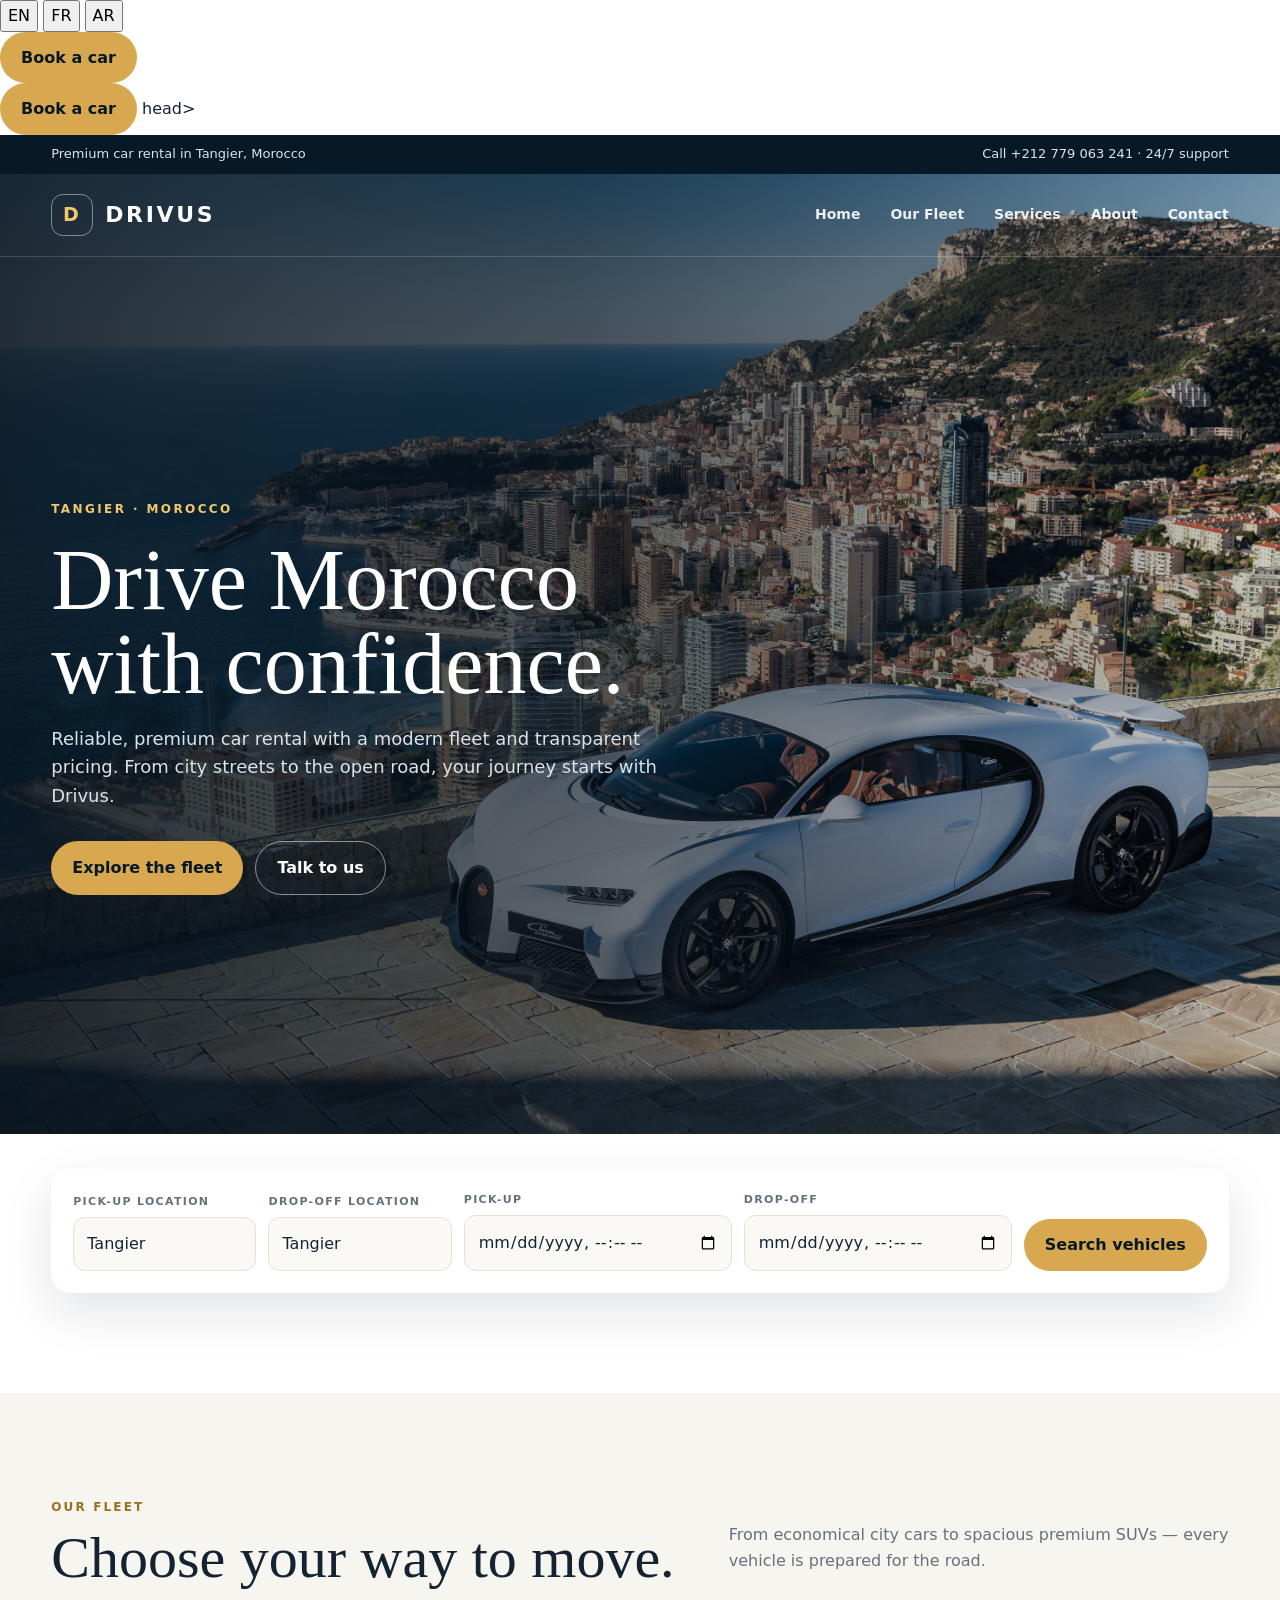
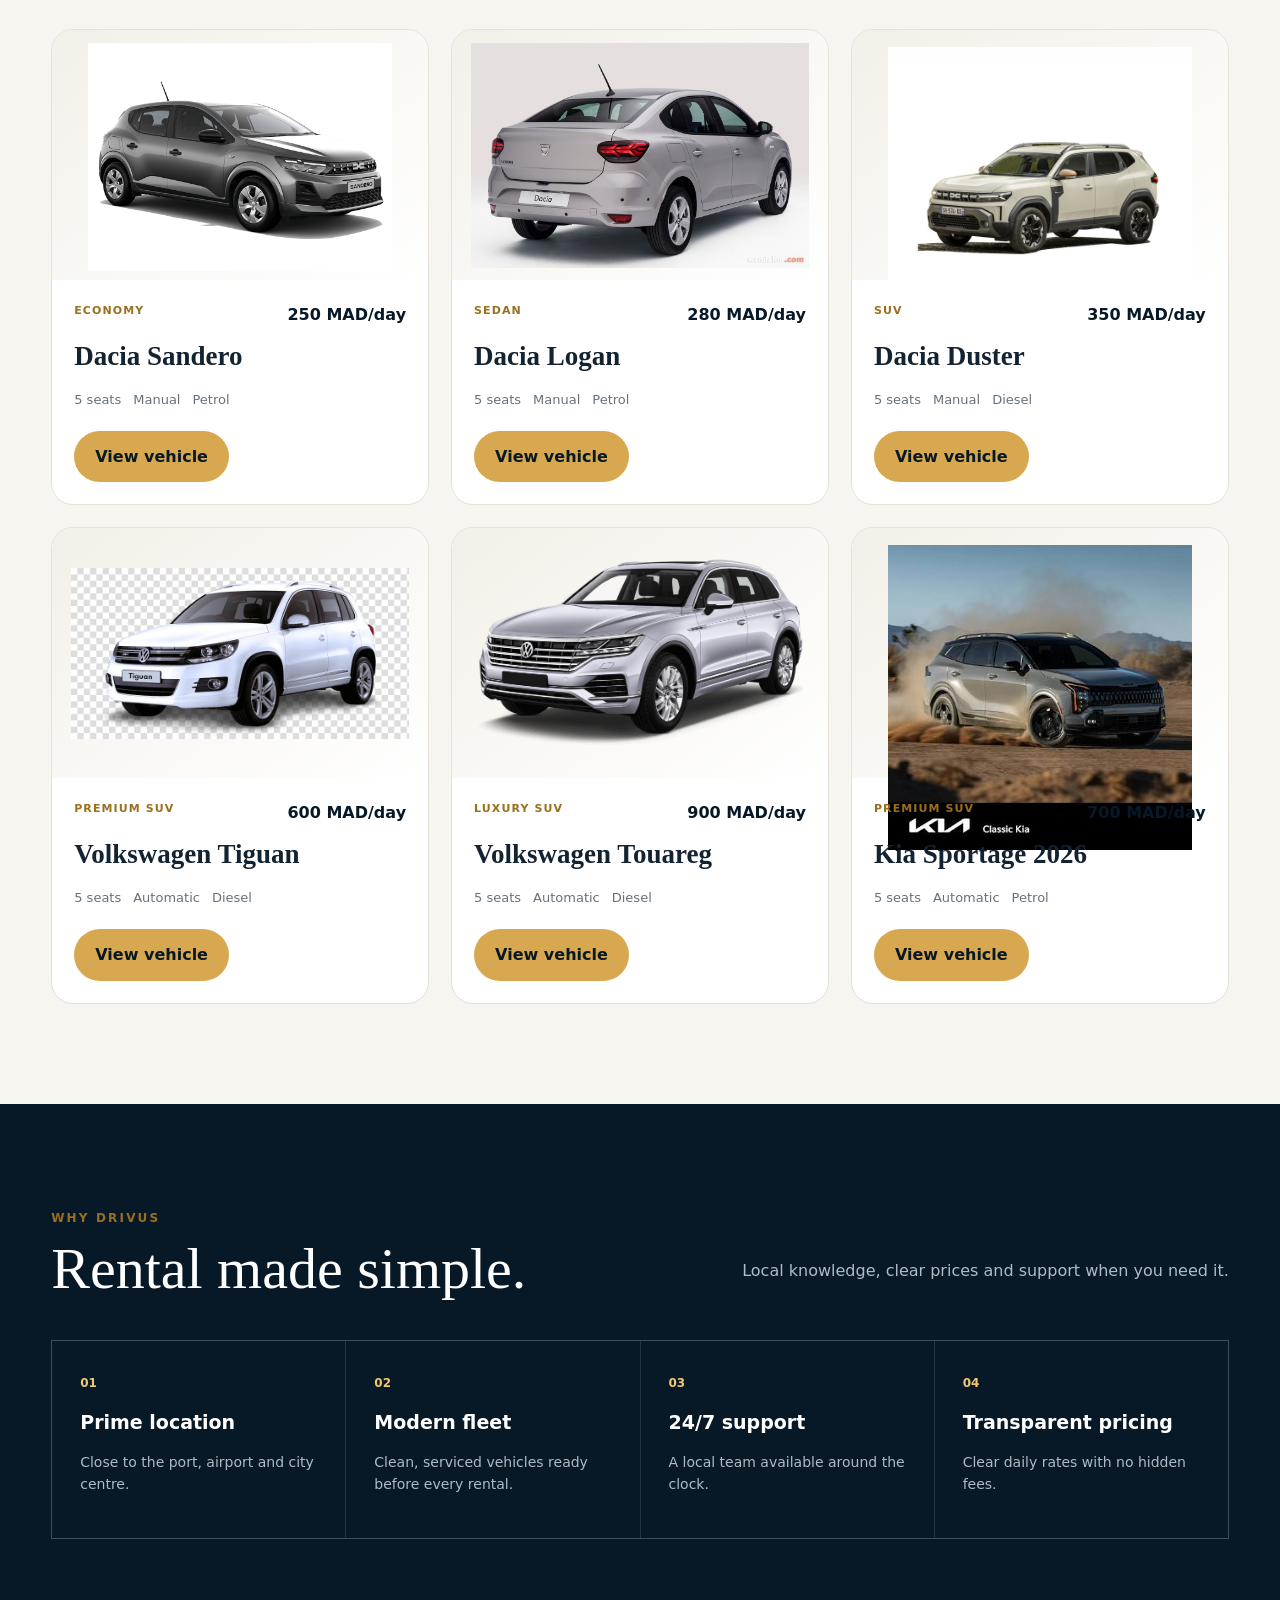
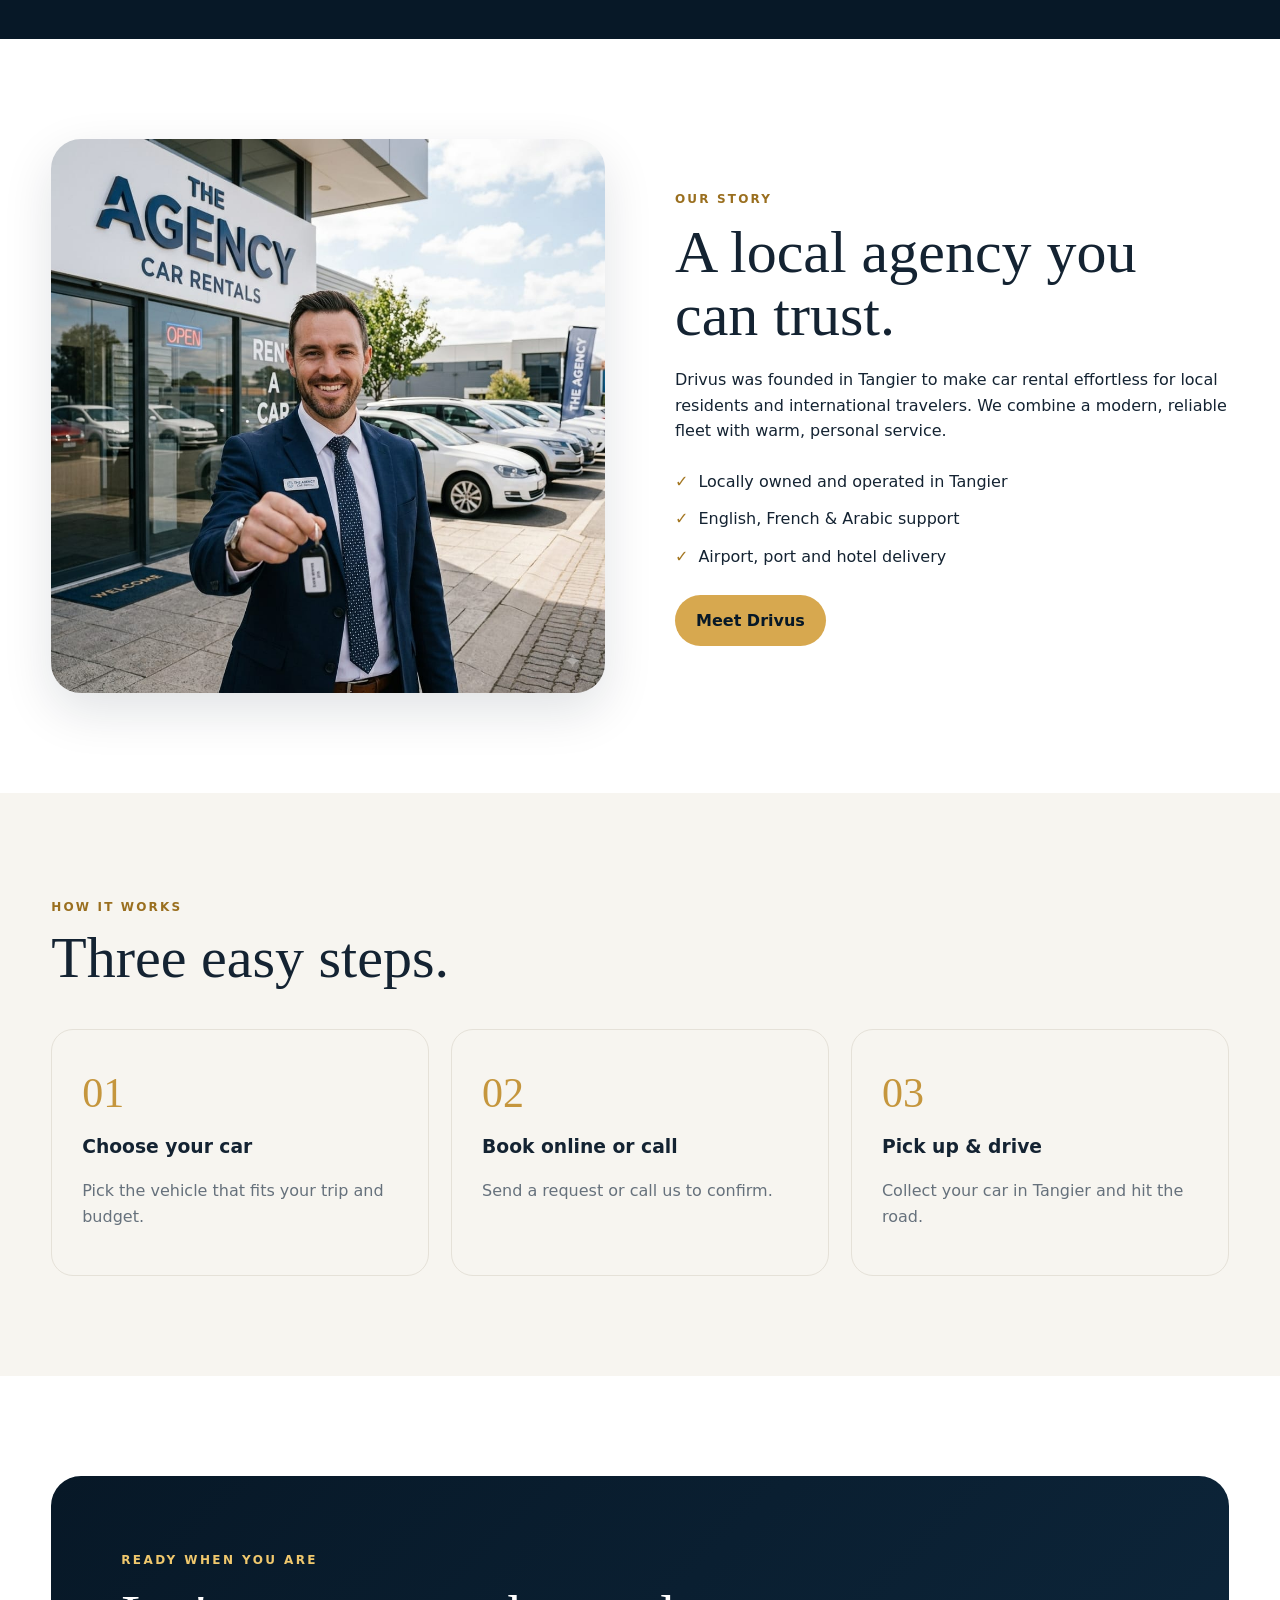
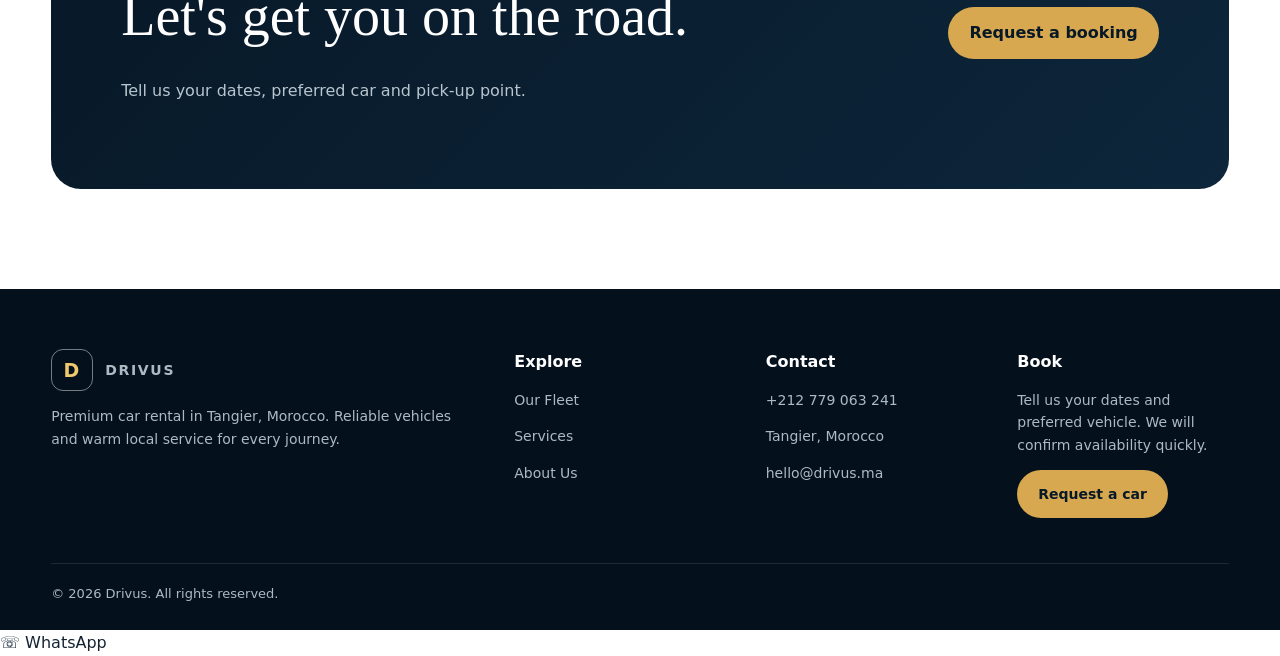
==== commit 7ee7b55e: "Update site  content" ====
--- a/index.html
+++ b/index.html
@@ -1,9 +1,14 @@
-<!doctype html><html lang="en"><<div class="nav-actions">
+<!doctype html><html lang="en"><div class="nav-actions">
     <div class="language-switcher">
         <button type="button" class="lang-btn active" data-lang="en">EN</button>
         <button type="button" class="lang-btn" data-lang="fr">FR</button>
         <button type="button" class="lang-btn" data-lang="ar">AR</button>
     </div>
+
+    <a class="nav-cta" href="contact.html" data-i18n="book">
+        Book a car
+    </a>
+</div>
 
     <a class="nav-cta" href="contact.html" data-i18n="book">Book a car</a>
 </div>head><meta charset="utf-8"><meta name="viewport" content="width=device-width,initial-scale=1"><meta name="description" content="Drivus premium car rental in Tangier, Morocco. Modern fleet, transparent pricing and local support."><title>Tangier Car Rental | Drivus</title><link rel="stylesheet" href="assets/style.css"></head><body><div class="topbar"><div class="container"><span>Premium car rental in Tangier, Morocco</span><span>Call +212 779 063 241 · 24/7 support</span></div></div><nav class="nav"><div class="container"><a class="brand" href="index.html"><span class="brand-mark">D</span>DRIVUS</a><div class="links"><a href="index.html">Home</a><a href="inventory.html">Our Fleet</a><a href="services.html">Services</a><a href="about.html">About</a><a href="contact.html">Contact</a></div><button class="menu" aria-label="Menu">☰</button><div class="mobile"><a href="index.html">Home</a><a href="inventory.html">Our Fleet</a><a href="services.html">Services</a><a href="about.html">About</a><a href="contact.html">Contact</a></div></div></nav><main><section class="hero"><div class="container"><div class="hero-copy"><span class="eyebrow">Tangier · Morocco</span><h1>Drive Morocco with confidence.</h1><p>Reliable, premium car rental with a modern fleet and transparent pricing. From city streets to the open road, your journey starts with Drivus.</p><div class="actions"><a class="btn btn-gold" href="inventory.html">Explore the fleet</a><a class="btn btn-outline" href="contact.html">Talk to us</a></div></div></div></section><section class="booking"><div class="container"><form id="bookingForm" class="booking-card"><div class="field"><label>Pick-up location</label><input name="from" value="Tangier" required></div><div class="field"><label>Drop-off location</label><input name="to" value="Tangier" required></div><div class="field"><label>Pick-up</label><input name="pickup" type="datetime-local" required></div><div class="field"><label>Drop-off</label><input name="dropoff" type="datetime-local" required></div><button class="btn btn-gold" type="submit">Search vehicles</button></form></div></section><section class="fleet"><div class="container"><div class="section-head"><div><span class="kicker">Our fleet</span><h2>Choose your way to move.</h2></div><p>From economical city cars to spacious premium SUVs — every vehicle is prepared for the road.</p></div><div class="cars"><article class="car"><a href="vehicle.html?id=sandero"><div class="car-img"><img src="assets/car-sandero.png" alt="Dacia Sandero"></div></a><div class="car-body"><div class="car-top"><span class="tag">Economy</span><span class="price">250 MAD/day</span></div><h3>Dacia Sandero</h3><div class="specs"><span>5 seats</span><span>Manual</span><span>Petrol</span></div><a class="btn btn-gold" href="vehicle.html?id=sandero">View vehicle</a></div></article><article class="car"><a href="vehicle.html?id=logan"><div class="car-img"><img src="assets/car-logan.png" alt="Dacia Logan"></div></a><div class="car-body"><div class="car-top"><span class="tag">Sedan</span><span class="price">280 MAD/day</span></div><h3>Dacia Logan</h3><div class="specs"><span>5 seats</span><span>Manual</span><span>Petrol</span></div><a class="btn btn-gold" href="vehicle.html?id=logan">View vehicle</a></div></article><article class="car"><a href="vehicle.html?id=duster"><div class="car-img"><img src="assets/car-duster.png" alt="Dacia Duster"></div></a><div class="car-body"><div class="car-top"><span class="tag">SUV</span><span class="price">350 MAD/day</span></div><h3>Dacia Duster</h3><div class="specs"><span>5 seats</span><span>Manual</span><span>Diesel</span></div><a class="btn btn-gold" href="vehicle.html?id=duster">View vehicle</a></div></article><article class="car"><a href="vehicle.html?id=tiguan"><div class="car-img"><img src="assets/car-tiguan.png" alt="Volkswagen Tiguan"></div></a><div class="car-body"><div class="car-top"><span class="tag">Premium SUV</span><span class="price">600 MAD/day</span></div><h3>Volkswagen Tiguan</h3><div class="specs"><span>5 seats</span><span>Automatic</span><span>Diesel</span></div><a class="btn btn-gold" href="vehicle.html?id=tiguan">View vehicle</a></div></article>
